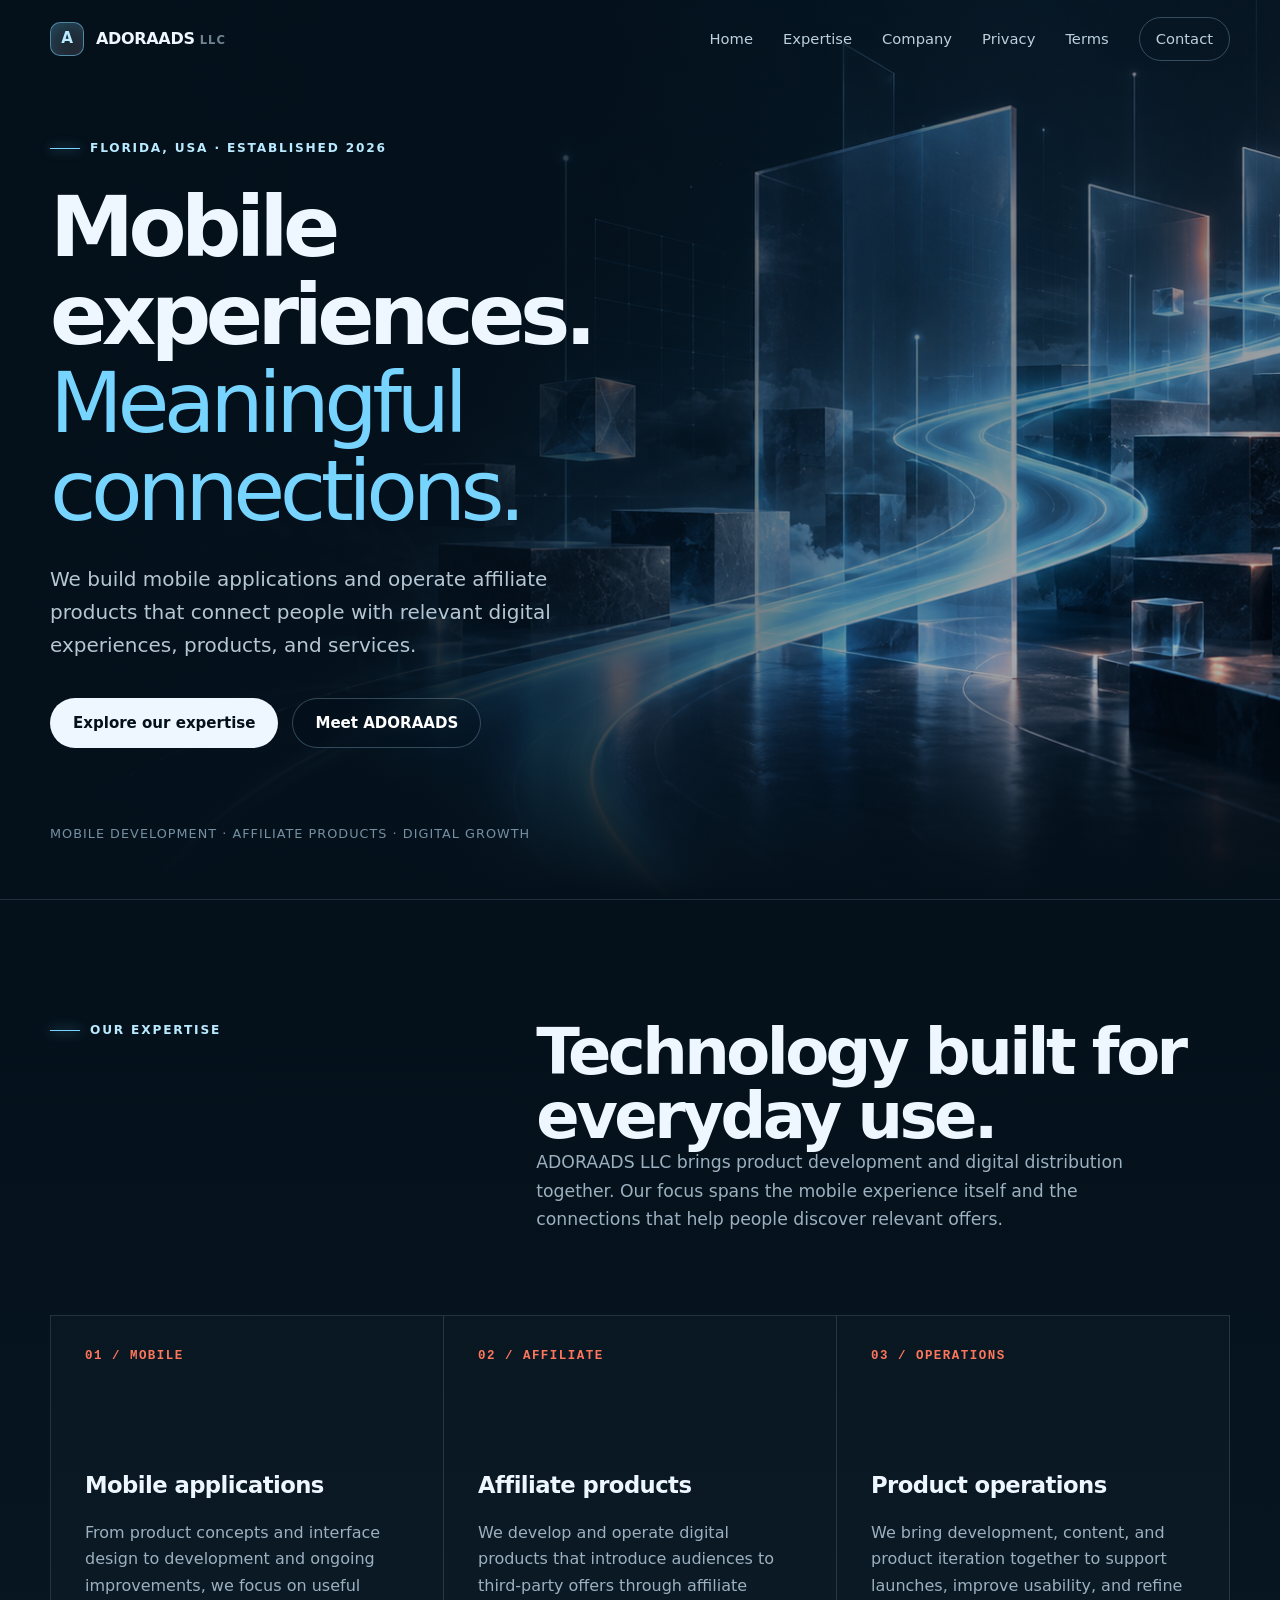
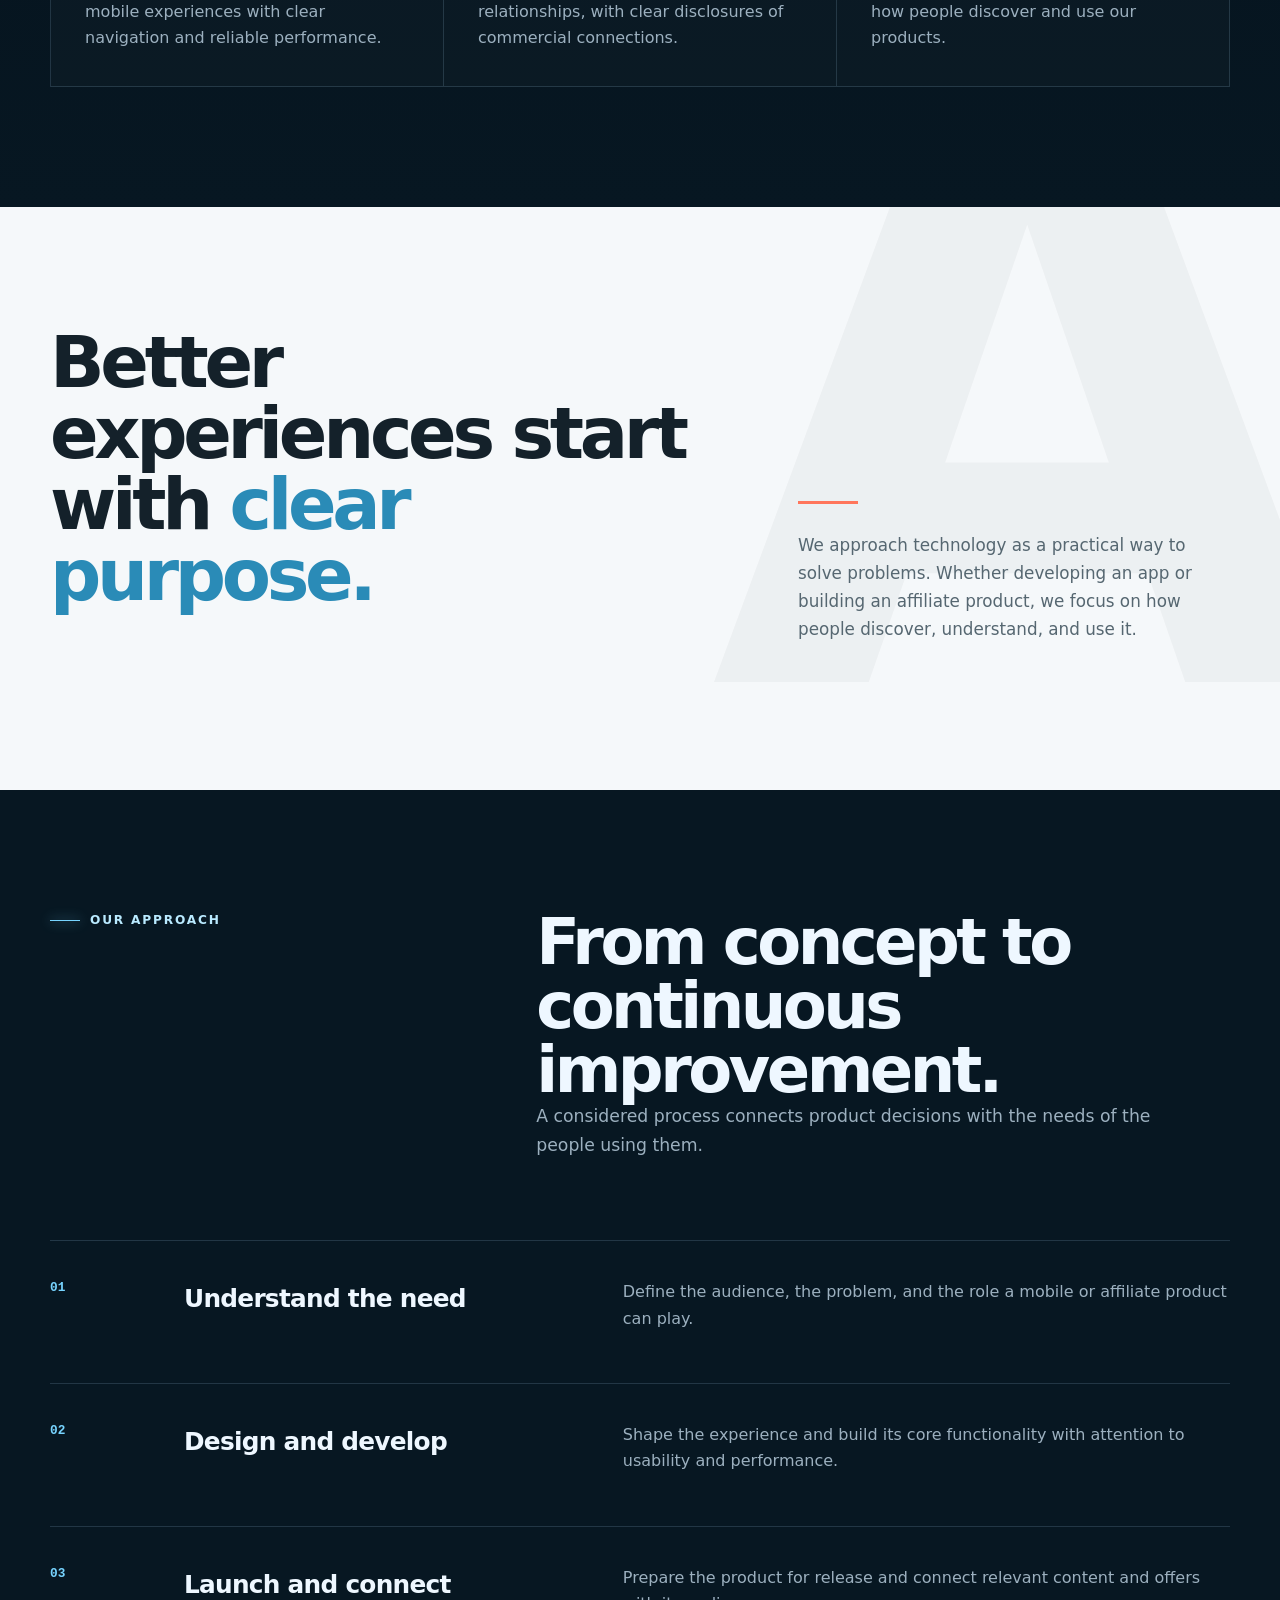
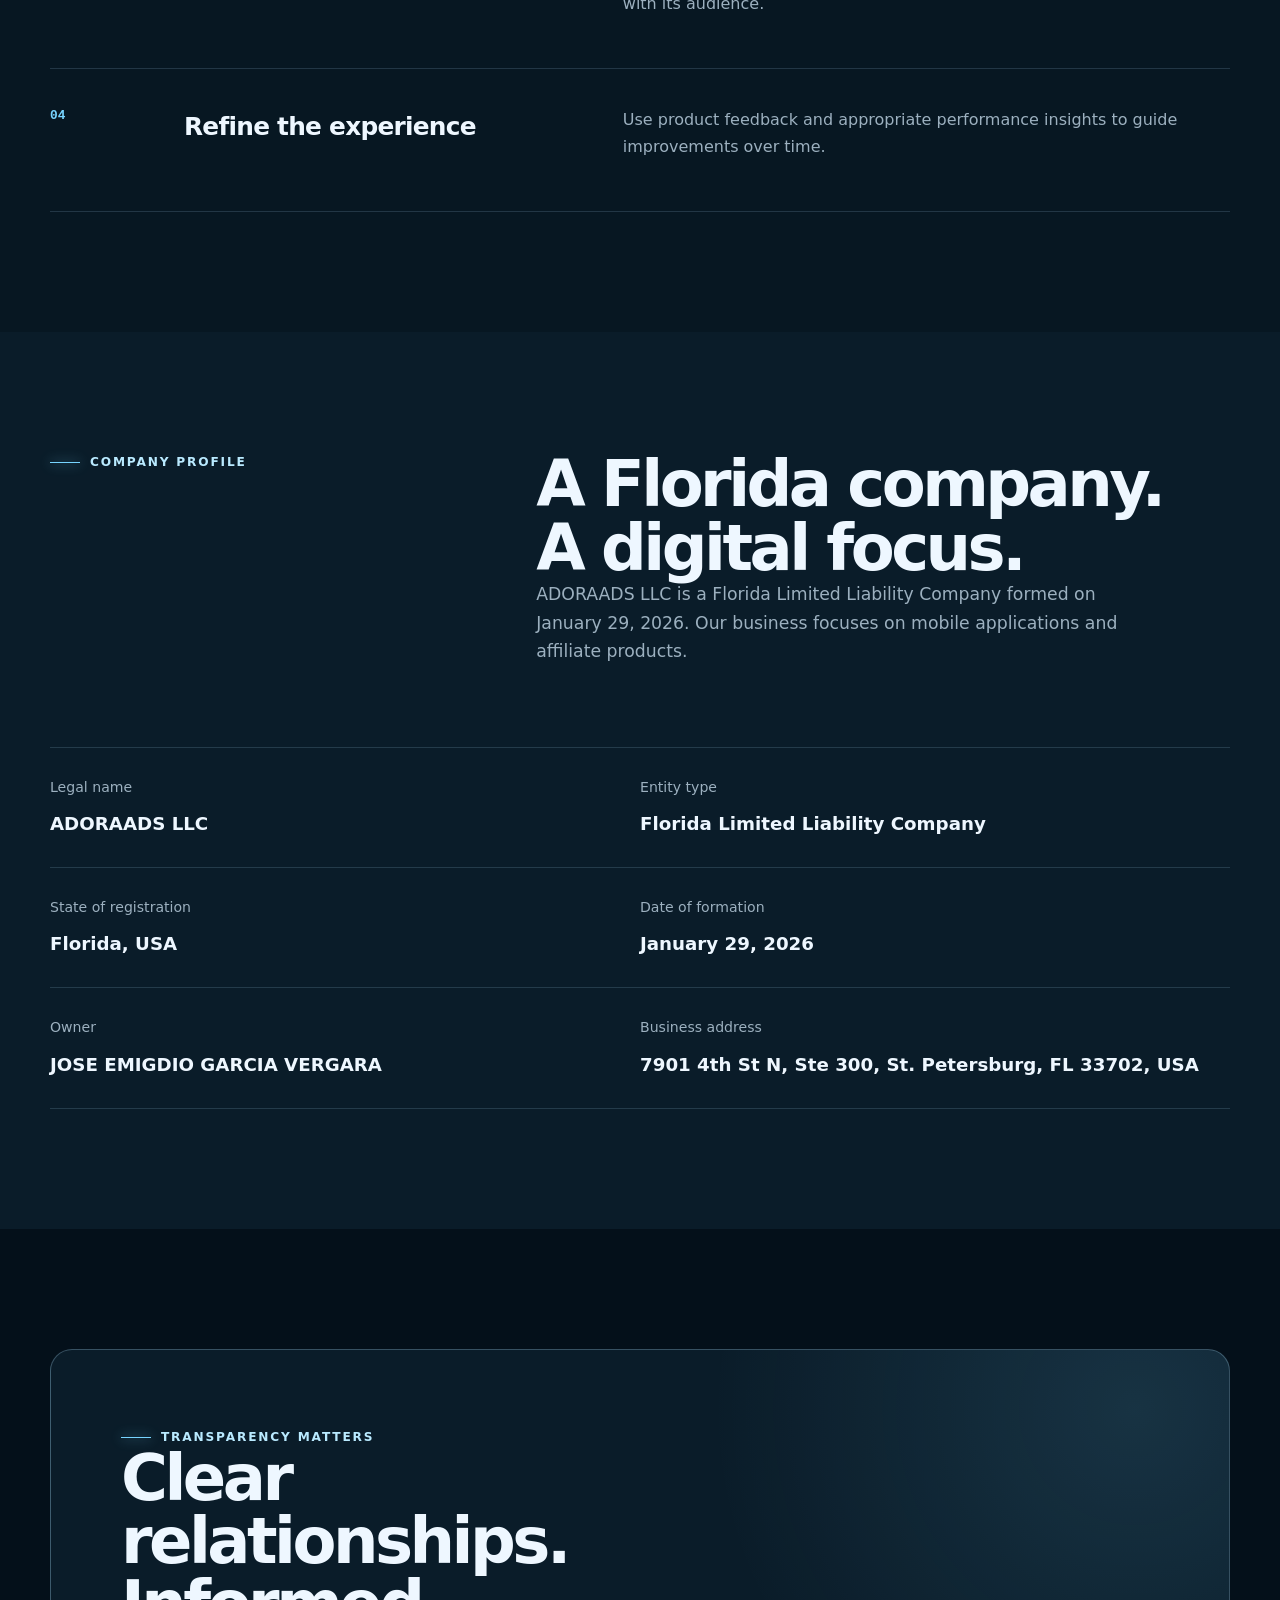
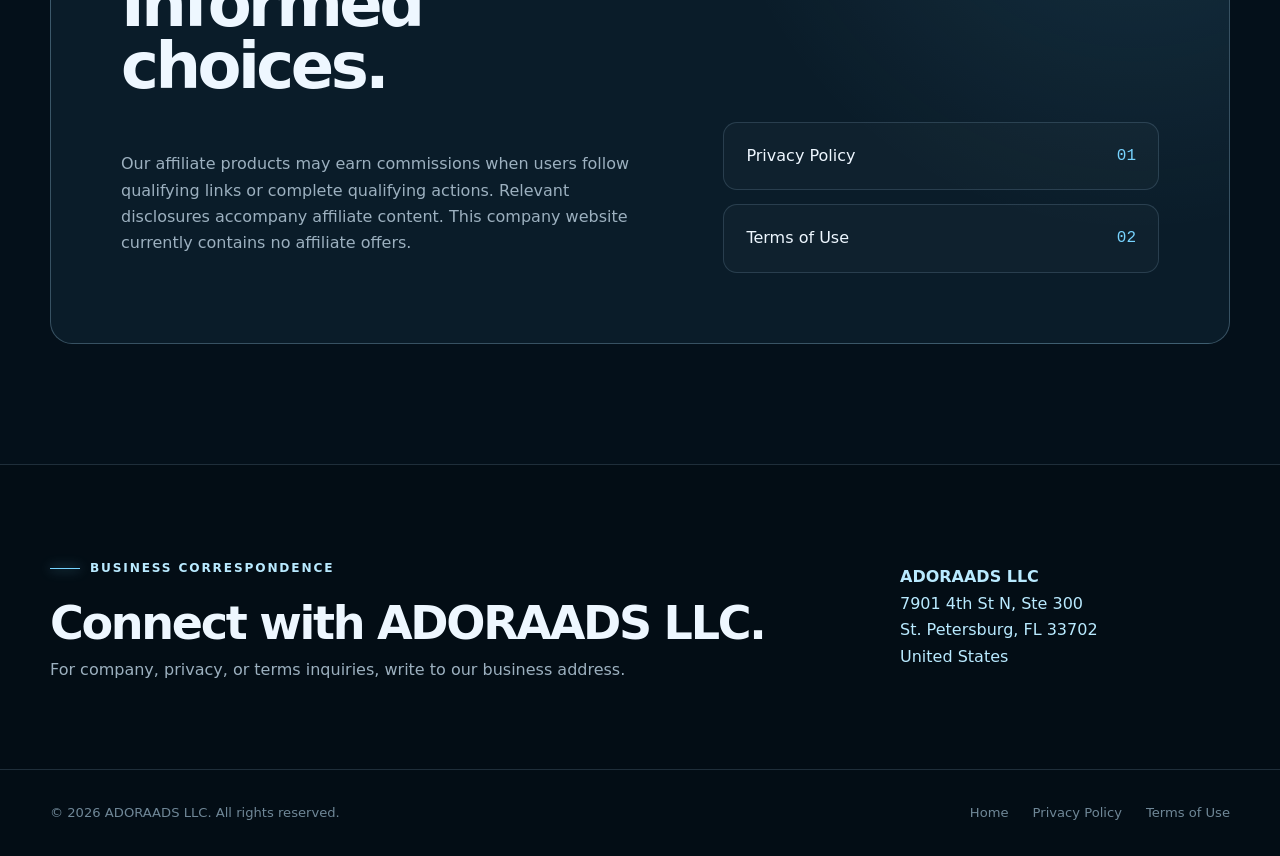
==== index.html @ 0d92c3f1 "csdc" ====
<!doctype html><html lang="en"><head><meta charset="utf-8"><meta name="viewport" content="width=device-width, initial-scale=1"><title>Mobile Apps & Affiliate Products — ADORAADS LLC</title><meta name="description" content="ADORAADS LLC: mobile applications and affiliate products. A Florida Limited Liability Company. Mobile Apps & Affiliate Products."><meta name="theme-color" content="#04101a"><link rel="icon" href="data:image/svg+xml,%3Csvg xmlns='http://www.w3.org/2000/svg' viewBox='0 0 64 64'%3E%3Crect width='64' height='64' rx='16' fill='%23071722'/%3E%3Cpath d='M12 49L27 15h10l15 34H41l-3-8H26l-3 8zm17-17h6l-3-9z' fill='%2377d4ff'/%3E%3C/svg%3E"><link rel="stylesheet" href="styles.css"><link rel="stylesheet" href="company.css"></head><body><header class="site-header"><div class="nav-wrap"><a class="brand" href="index.html" aria-label="ADORAADS LLC home"><span class="brand-mark" aria-hidden="true"></span><span>ADORAADS <small>LLC</small></span></a><button class="menu-toggle" aria-label="Open menu" aria-controls="navigation" aria-expanded="false"><span></span></button><nav class="nav-links" id="navigation" aria-label="Primary navigation"><a href="index.html">Home</a><a href="index.html#expertise">Expertise</a><a href="index.html#company">Company</a><a href="privacy.html">Privacy</a><a href="terms.html">Terms</a><a class="nav-contact" href="index.html#contact">Contact</a></nav></div></header><main>
<section class="hero"><img class="hero-image" src="assets/studio-path.png" alt="A luminous blue pathway through a digital landscape" width="1774" height="887"><div class="hero-content"><span class="eyebrow">Florida, USA · Established 2026</span><h1>Mobile experiences.<br><em>Meaningful connections.</em></h1><p class="hero-copy">We build mobile applications and operate affiliate products that connect people with relevant digital experiences, products, and services.</p><div class="hero-actions"><a class="button button-primary" href="#expertise">Explore our expertise</a><a class="button button-ghost" href="#company">Meet ADORAADS</a></div></div><p class="hero-note">Mobile development · Affiliate products · Digital growth</p></section>
<section class="section capabilities" id="expertise"><div class="container"><div class="section-heading" data-reveal><span class="eyebrow">Our expertise</span><div><h2>Technology built for everyday use.</h2><p>ADORAADS LLC brings product development and digital distribution together. Our focus spans the mobile experience itself and the connections that help people discover relevant offers.</p></div></div><div class="capability-grid">
<article class="capability" data-reveal><span class="capability-number">01 / MOBILE</span><h3>Mobile applications</h3><p>From product concepts and interface design to development and ongoing improvements, we focus on useful mobile experiences with clear navigation and reliable performance.</p></article><article class="capability" data-reveal><span class="capability-number">02 / AFFILIATE</span><h3>Affiliate products</h3><p>We develop and operate digital products that introduce audiences to third-party offers through affiliate relationships, with clear disclosures of commercial connections.</p></article><article class="capability" data-reveal><span class="capability-number">03 / OPERATIONS</span><h3>Product operations</h3><p>We bring development, content, and product iteration together to support launches, improve usability, and refine how people discover and use our products.</p></article></div></div></section>
<section class="section manifesto"><div class="container manifesto-grid"><h2 class="manifesto-quote" data-reveal>Better experiences start with <span>clear purpose.</span></h2><div class="manifesto-side" data-reveal><div class="manifesto-rule"></div><p>We approach technology as a practical way to solve problems. Whether developing an app or building an affiliate product, we focus on how people discover, understand, and use it.</p></div></div></section>
<section class="section process"><div class="container"><div class="section-heading" data-reveal><span class="eyebrow">Our approach</span><div><h2>From concept to continuous improvement.</h2><p>A considered process connects product decisions with the needs of the people using them.</p></div></div><div class="process-list"><article class="process-step" data-reveal><strong>01</strong><h3>Understand the need</h3><p>Define the audience, the problem, and the role a mobile or affiliate product can play.</p></article><article class="process-step" data-reveal><strong>02</strong><h3>Design and develop</h3><p>Shape the experience and build its core functionality with attention to usability and performance.</p></article><article class="process-step" data-reveal><strong>03</strong><h3>Launch and connect</h3><p>Prepare the product for release and connect relevant content and offers with its audience.</p></article><article class="process-step" data-reveal><strong>04</strong><h3>Refine the experience</h3><p>Use product feedback and appropriate performance insights to guide improvements over time.</p></article></div></div></section>
<section class="section company-section" id="company"><div class="container"><div class="section-heading" data-reveal><span class="eyebrow">Company profile</span><div><h2>A Florida company.<br>A digital focus.</h2><p>ADORAADS LLC is a Florida Limited Liability Company formed on January 29, 2026. Our business focuses on mobile applications and affiliate products.</p></div></div><dl class="company-grid"><div><dt>Legal name</dt><dd>ADORAADS LLC</dd></div><div><dt>Entity type</dt><dd>Florida Limited Liability Company</dd></div><div><dt>State of registration</dt><dd>Florida, USA</dd></div><div><dt>Date of formation</dt><dd>January 29, 2026</dd></div><div><dt>Owner</dt><dd>JOSE EMIGDIO GARCIA VERGARA</dd></div><div><dt>Business address</dt><dd>7901 4th St N, Ste 300, St. Petersburg, FL 33702, USA</dd></div></dl></div></section>
<section class="section"><div class="container"><div class="trust-panel" data-reveal><div><span class="eyebrow">Transparency matters</span><h2>Clear relationships. Informed choices.</h2><p>Our affiliate products may earn commissions when users follow qualifying links or complete qualifying actions. Relevant disclosures accompany affiliate content. This company website currently contains no affiliate offers.</p></div><div class="trust-links"><a class="trust-link" href="privacy.html"><span>Privacy Policy</span><span>01</span></a><a class="trust-link" href="terms.html"><span>Terms of Use</span><span>02</span></a></div></div></div></section>
<section class="contact-strip" id="contact"><div class="container contact-inner"><div><span class="eyebrow">Business correspondence</span><h2>Connect with ADORAADS LLC.</h2><p>For company, privacy, or terms inquiries, write to our business address.</p></div><address><strong>ADORAADS LLC</strong><br>7901 4th St N, Ste 300<br>St. Petersburg, FL 33702<br>United States</address></div></section></main><footer class="site-footer"><div class="container footer-inner"><span>© <span data-year>2026</span> ADORAADS LLC. All rights reserved.</span><div class="footer-links"><a href="index.html">Home</a><a href="privacy.html">Privacy Policy</a><a href="terms.html">Terms of Use</a></div></div></footer><script src="script.js"></script></body></html>
---- styles.css ----
:root {
  --ink: #eef7ff;
  --muted: #9cb0bf;
  --faint: #6f8391;
  --navy-950: #04101a;
  --navy-900: #071722;
  --navy-850: #0a1c29;
  --navy-800: #102534;
  --line: rgba(174, 218, 244, 0.16);
  --line-strong: rgba(174, 218, 244, 0.28);
  --blue: #77d4ff;
  --blue-bright: #b9eaff;
  --coral: #ff765c;
  --paper: #f5f8fa;
  --paper-ink: #14212a;
  --paper-muted: #566771;
  --radius: 22px;
  --max: 1180px;
  color-scheme: dark;
  font-family: Inter, ui-sans-serif, system-ui, -apple-system, BlinkMacSystemFont, "Segoe UI", sans-serif;
  font-synthesis: none;
  text-rendering: optimizeLegibility;
}

* { box-sizing: border-box; }
html { scroll-behavior: smooth; }
body {
  margin: 0;
  min-width: 320px;
  background: var(--navy-950);
  color: var(--ink);
  font-size: 16px;
  line-height: 1.65;
}
a { color: inherit; text-decoration: none; }
img { display: block; max-width: 100%; }
button { font: inherit; }
::selection { background: var(--blue); color: #04101a; }

.site-header {
  position: fixed;
  z-index: 20;
  inset: 0 0 auto;
  border-bottom: 1px solid transparent;
  transition: background .25s ease, border-color .25s ease;
}
.site-header.scrolled {
  background: rgba(4, 16, 26, .88);
  border-color: var(--line);
  backdrop-filter: blur(18px);
}
.nav-wrap {
  width: min(var(--max), calc(100% - 40px));
  min-height: 78px;
  margin: 0 auto;
  display: flex;
  align-items: center;
  justify-content: space-between;
  gap: 24px;
}
.brand { display: inline-flex; align-items: center; gap: 12px; font-weight: 750; letter-spacing: -.02em; }
.brand-mark {
  width: 34px;
  height: 34px;
  display: grid;
  place-items: center;
  border: 1px solid rgba(119, 212, 255, .55);
  border-radius: 10px;
  background: linear-gradient(145deg, rgba(119, 212, 255, .22), rgba(255, 118, 92, .10));
  box-shadow: inset 0 0 18px rgba(119, 212, 255, .12);
}
.brand-mark::before {
  content: "V";
  color: var(--blue-bright);
  font-weight: 900;
  font-size: .95rem;
}
.brand small { color: var(--faint); font-weight: 550; font-size: .72rem; letter-spacing: .08em; text-transform: uppercase; }
.nav-links { display: flex; align-items: center; gap: 30px; }
.nav-links a { color: #bdd0dc; font-size: .92rem; transition: color .2s ease; }
.nav-links a:hover, .nav-links a[aria-current="page"] { color: white; }
.nav-contact {
  border: 1px solid var(--line-strong);
  border-radius: 999px;
  padding: 9px 16px;
}
.menu-toggle {
  display: none;
  width: 42px;
  height: 42px;
  border: 1px solid var(--line);
  border-radius: 12px;
  background: rgba(255,255,255,.04);
  color: white;
  cursor: pointer;
}
.menu-toggle span, .menu-toggle::before, .menu-toggle::after {
  content: "";
  display: block;
  width: 17px;
  height: 1.5px;
  margin: 4px auto;
  background: currentColor;
  transition: transform .2s ease, opacity .2s ease;
}
.menu-toggle.active span { opacity: 0; }
.menu-toggle.active::before { transform: translateY(5.5px) rotate(45deg); }
.menu-toggle.active::after { transform: translateY(-5.5px) rotate(-45deg); }

.hero {
  position: relative;
  min-height: 900px;
  display: grid;
  align-items: center;
  overflow: hidden;
  border-bottom: 1px solid var(--line);
  background: #04101a;
}
.hero-image { position: absolute; inset: 0; width: 100%; height: 100%; object-fit: cover; object-position: 58% 50%; opacity: .85; }
.hero::after {
  content: "";
  position: absolute;
  inset: 0;
  background:
    linear-gradient(90deg, rgba(4,16,26,.98) 0%, rgba(4,16,26,.92) 31%, rgba(4,16,26,.30) 66%, rgba(4,16,26,.15) 100%),
    linear-gradient(0deg, #04101a 0%, transparent 26%, rgba(4,16,26,.35) 100%);
}
.hero-content { position: relative; z-index: 2; width: min(var(--max), calc(100% - 40px)); margin: 0 auto; padding-top: 84px; }
.eyebrow {
  display: inline-flex;
  align-items: center;
  gap: 10px;
  color: var(--blue-bright);
  text-transform: uppercase;
  letter-spacing: .15em;
  font-size: .76rem;
  font-weight: 720;
}
.eyebrow::before { content: ""; width: 30px; height: 1px; background: var(--blue); box-shadow: 0 0 12px var(--blue); }
h1, h2, h3, p { margin-top: 0; }
.hero h1 {
  max-width: 740px;
  margin: 26px 0 28px;
  font-size: clamp(3.6rem, 7.4vw, 7.15rem);
  line-height: .95;
  letter-spacing: -.065em;
  font-weight: 720;
}
.hero h1 em { color: var(--blue); font-style: normal; font-weight: 500; }
.hero-copy { max-width: 590px; margin-bottom: 36px; color: #b5c7d3; font-size: clamp(1.05rem, 1.8vw, 1.25rem); }
.hero-actions { display: flex; flex-wrap: wrap; align-items: center; gap: 14px; }
.button {
  display: inline-flex;
  align-items: center;
  justify-content: center;
  min-height: 50px;
  padding: 0 22px;
  border-radius: 999px;
  border: 1px solid transparent;
  font-size: .94rem;
  font-weight: 720;
  transition: transform .2s ease, background .2s ease, border-color .2s ease;
}
.button:hover { transform: translateY(-2px); }
.button-primary { background: var(--ink); color: var(--navy-950); }
.button-primary:hover { background: var(--blue-bright); }
.button-ghost { border-color: var(--line-strong); color: white; background: rgba(4,16,26,.24); backdrop-filter: blur(8px); }
.button-ghost:hover { border-color: rgba(185,234,255,.65); }
.hero-note { position: absolute; z-index: 2; left: max(20px, calc((100% - var(--max)) / 2)); bottom: 42px; color: #7590a2; font-size: .8rem; letter-spacing: .08em; text-transform: uppercase; }

.section { padding: 120px 0; }
.container { width: min(var(--max), calc(100% - 40px)); margin: 0 auto; }
.section-heading { display: grid; grid-template-columns: .75fr 1.25fr; gap: 70px; align-items: start; margin-bottom: 64px; }
.section-heading h2 { margin-bottom: 0; font-size: clamp(2.4rem, 5vw, 4.7rem); line-height: 1; letter-spacing: -.055em; font-weight: 650; }
.section-heading p { max-width: 620px; color: var(--muted); font-size: 1.08rem; }

.capabilities { background: linear-gradient(180deg, #04101a 0%, #071722 100%); }
.capability-grid { display: grid; grid-template-columns: repeat(3, 1fr); border-top: 1px solid var(--line); border-left: 1px solid var(--line); }
.capability {
  min-height: 340px;
  padding: 34px;
  border-right: 1px solid var(--line);
  border-bottom: 1px solid var(--line);
  background: rgba(255,255,255,.014);
  transition: background .25s ease, transform .25s ease;
}
.capability:hover { background: rgba(119,212,255,.055); transform: translateY(-4px); }
.capability-number { display: block; color: var(--coral); font: 700 .78rem/1 ui-monospace, monospace; letter-spacing: .12em; }
.capability h3 { margin: 105px 0 15px; font-size: 1.42rem; letter-spacing: -.025em; }
.capability p { color: var(--muted); margin-bottom: 0; }

.manifesto { position: relative; overflow: hidden; background: var(--paper); color: var(--paper-ink); }
.manifesto::before { content: "V"; position: absolute; right: -5vw; top: -17vw; color: rgba(20,33,42,.035); font-size: 64vw; font-weight: 900; line-height: 1; pointer-events: none; }
.manifesto-grid { position: relative; display: grid; grid-template-columns: 1.2fr .8fr; gap: 100px; align-items: end; }
.manifesto-quote { max-width: 780px; font-size: clamp(2.7rem, 5.6vw, 6rem); line-height: .99; letter-spacing: -.06em; font-weight: 620; }
.manifesto-quote span { color: #2a8bb7; }
.manifesto-side { padding-bottom: 10px; }
.manifesto-side p { color: var(--paper-muted); font-size: 1.05rem; }
.manifesto-rule { width: 60px; height: 3px; margin-bottom: 28px; background: var(--coral); }

.process { background: #071722; }
.process-list { border-top: 1px solid var(--line); }
.process-step { display: grid; grid-template-columns: 100px .8fr 1.2fr; gap: 34px; padding: 38px 0; border-bottom: 1px solid var(--line); align-items: start; }
.process-step strong { color: var(--blue); font: 700 .8rem/1.4 ui-monospace, monospace; }
.process-step h3 { font-size: 1.55rem; letter-spacing: -.03em; }
.process-step p { margin: 0; color: var(--muted); max-width: 680px; }

.trust-panel {
  display: grid;
  grid-template-columns: 1fr .85fr;
  gap: 90px;
  padding: 70px;
  border: 1px solid var(--line-strong);
  border-radius: var(--radius);
  background: radial-gradient(circle at 92% 10%, rgba(119,212,255,.12), transparent 35%), #0a1c29;
}
.trust-panel h2 { font-size: clamp(2.5rem, 5vw, 5rem); line-height: .98; letter-spacing: -.055em; }
.trust-panel p { color: var(--muted); }
.trust-links { display: grid; gap: 14px; align-content: end; }
.trust-link { display: flex; align-items: center; justify-content: space-between; padding: 20px 22px; border: 1px solid var(--line); border-radius: 14px; background: rgba(255,255,255,.025); transition: border-color .2s ease, background .2s ease; }
.trust-link:hover { border-color: rgba(119,212,255,.55); background: rgba(119,212,255,.07); }
.trust-link span:last-child { color: var(--blue); font-family: ui-monospace, monospace; }

.contact-strip { padding: 86px 0; border-top: 1px solid var(--line); background: #030d15; }
.contact-inner { display: flex; align-items: center; justify-content: space-between; gap: 40px; }
.contact-inner h2 { margin-bottom: 8px; font-size: clamp(2.2rem, 4vw, 4rem); letter-spacing: -.05em; line-height: 1; }
.contact-inner p { color: var(--muted); margin-bottom: 0; }
.email-link { color: var(--blue-bright); font-weight: 680; border-bottom: 1px solid rgba(185,234,255,.4); }

.site-footer { padding: 32px 0; border-top: 1px solid var(--line); color: #6f8797; background: #030d15; }
.footer-inner { display: flex; justify-content: space-between; gap: 30px; font-size: .82rem; }
.footer-links { display: flex; gap: 24px; }
.footer-links a:hover { color: white; }

.legal-shell { min-height: 100vh; padding-top: 78px; background: var(--paper); color: var(--paper-ink); }
.legal-hero { padding: 92px 0 72px; border-bottom: 1px solid #dbe3e8; background: #ecf2f5; }
.legal-hero .eyebrow { color: #176a91; }
.legal-hero .eyebrow::before { background: #176a91; box-shadow: none; }
.legal-hero h1 { max-width: 820px; margin: 26px 0 20px; font-size: clamp(3.1rem, 6vw, 6.4rem); line-height: .95; letter-spacing: -.06em; }
.legal-meta { color: var(--paper-muted); }
.legal-layout { display: grid; grid-template-columns: 250px minmax(0, 760px); gap: 90px; padding: 76px 0 110px; align-items: start; }
.legal-toc { position: sticky; top: 110px; }
.legal-toc strong { display: block; margin-bottom: 14px; color: #82919a; font-size: .73rem; text-transform: uppercase; letter-spacing: .12em; }
.legal-toc a { display: block; padding: 7px 0; color: #5d6e78; font-size: .9rem; }
.legal-toc a:hover { color: #176a91; }
.legal-content { font-size: 1.02rem; }
.legal-content .lead { color: #3b4c56; font-size: 1.18rem; }
.legal-content h2 { margin: 64px 0 18px; padding-top: 12px; font-size: 1.85rem; line-height: 1.15; letter-spacing: -.035em; }
.legal-content h2:first-of-type { margin-top: 42px; }
.legal-content h3 { margin: 32px 0 10px; font-size: 1.15rem; }
.legal-content p, .legal-content li { color: #4c5d67; }
.legal-content ul { padding-left: 24px; }
.legal-content li { margin-bottom: 9px; }
.legal-content a { color: #176a91; text-decoration: underline; text-underline-offset: 3px; }
.legal-callout { margin: 36px 0; padding: 24px 26px; border-left: 3px solid #2a8bb7; background: #eaf3f7; color: #2d4654; }
.legal-shell .site-header { background: rgba(4,16,26,.97); }

[data-reveal] { opacity: 0; transform: translateY(22px); transition: opacity .65s ease, transform .65s ease; }
[data-reveal].visible { opacity: 1; transform: none; }

@media (max-width: 900px) {
  .menu-toggle { display: block; }
  .nav-links {
    position: absolute;
    top: 68px;
    left: 20px;
    right: 20px;
    display: none;
    flex-direction: column;
    align-items: stretch;
    gap: 0;
    padding: 12px;
    border: 1px solid var(--line);
    border-radius: 16px;
    background: rgba(4,16,26,.98);
    box-shadow: 0 24px 50px rgba(0,0,0,.35);
  }
  .nav-links.open { display: flex; }
  .nav-links a { padding: 12px; }
  .nav-contact { border: 0; border-radius: 0; }
  .hero { min-height: 820px; }
  .hero-image { object-position: 67% center; opacity: .65; }
  .hero::after { background: linear-gradient(90deg, rgba(4,16,26,.97), rgba(4,16,26,.78) 60%, rgba(4,16,26,.35)), linear-gradient(0deg, #04101a, transparent 40%); }
  .section-heading, .manifesto-grid, .trust-panel { grid-template-columns: 1fr; gap: 38px; }
  .capability-grid { grid-template-columns: 1fr; }
  .capability { min-height: 250px; }
  .capability h3 { margin-top: 65px; }
  .process-step { grid-template-columns: 64px 1fr; }
  .process-step p { grid-column: 2; }
  .trust-panel { padding: 42px 30px; }
  .legal-layout { grid-template-columns: 1fr; gap: 32px; }
  .legal-toc { position: static; display: flex; flex-wrap: wrap; gap: 6px 18px; padding-bottom: 24px; border-bottom: 1px solid #dbe3e8; }
  .legal-toc strong { width: 100%; }
}

@media (max-width: 620px) {
  .nav-wrap, .container, .hero-content { width: min(100% - 28px, var(--max)); }
  .brand small { display: none; }
  .hero { min-height: 760px; align-items: end; }
  .hero-content { padding: 130px 0 156px; }
  .hero h1 { font-size: clamp(3.25rem, 17vw, 5rem); }
  .hero-copy { font-size: 1rem; }
  .button { width: 100%; }
  .hero-note { left: 14px; bottom: 28px; }
  .section { padding: 84px 0; }
  .section-heading { margin-bottom: 42px; }
  .process-step { grid-template-columns: 48px 1fr; gap: 18px; }
  .contact-inner, .footer-inner { align-items: flex-start; flex-direction: column; }
  .footer-links { flex-wrap: wrap; }
  .legal-hero { padding: 72px 0 52px; }
  .legal-layout { padding: 52px 0 80px; }
}

@media (prefers-reduced-motion: reduce) {
  html { scroll-behavior: auto; }
  *, *::before, *::after { transition-duration: .01ms !important; animation-duration: .01ms !important; }
  [data-reveal] { opacity: 1; transform: none; }
}
---- company.css ----
.brand-mark::before { content: "A"; }
.hero h1 { max-width: 850px; font-size: clamp(3.1rem, 6.6vw, 6rem); line-height: 1.04; }
.hero-content { padding-top: 110px; padding-bottom: 130px; }
.hero-note { max-width: calc(100% - 40px); }
.manifesto::before { content: "A"; }
.company-section { background: #0a1c29; }
.company-grid { display: grid; grid-template-columns: 1fr 1fr; margin: 0; border-top: 1px solid var(--line); }
.company-grid > div { padding: 28px 28px 28px 0; border-bottom: 1px solid var(--line); }
.company-grid dt { color: var(--muted); font-size: .88rem; margin-bottom: 10px; }
.company-grid dd { margin: 0; font-size: 1.14rem; font-weight: 600; overflow-wrap: anywhere; }
address { font-style: normal; }
.contact-inner > div { flex: 1; }
.contact-inner address { color: var(--blue-bright); flex: 0 1 330px; }
.contact-inner h2 { font-size: clamp(2rem, 3.6vw, 3.5rem); line-height: 1.1; margin-top: 20px; }
.legal-toc { max-height: calc(100vh - 135px); overflow-y: auto; }
.legal-content h2, main section[id] { scroll-margin-top: 105px; }
:focus-visible { outline: 3px solid #339ed1; outline-offset: 5px; }
@media (max-width: 900px) { .legal-toc { max-height: none; overflow: visible; } }
@media (max-width: 620px) { .company-grid { grid-template-columns: 1fr; } .contact-inner address { flex-basis: auto; } .hero h1 { font-size: clamp(2.65rem, 12vw, 4rem); } .hero-note { font-size: .75rem; } }
@media print { .site-header, .legal-toc, .site-footer { display: none; } .legal-shell { padding: 0; } .legal-layout { display: block; padding: 20px 0; } .legal-hero { padding: 20px 0; } }
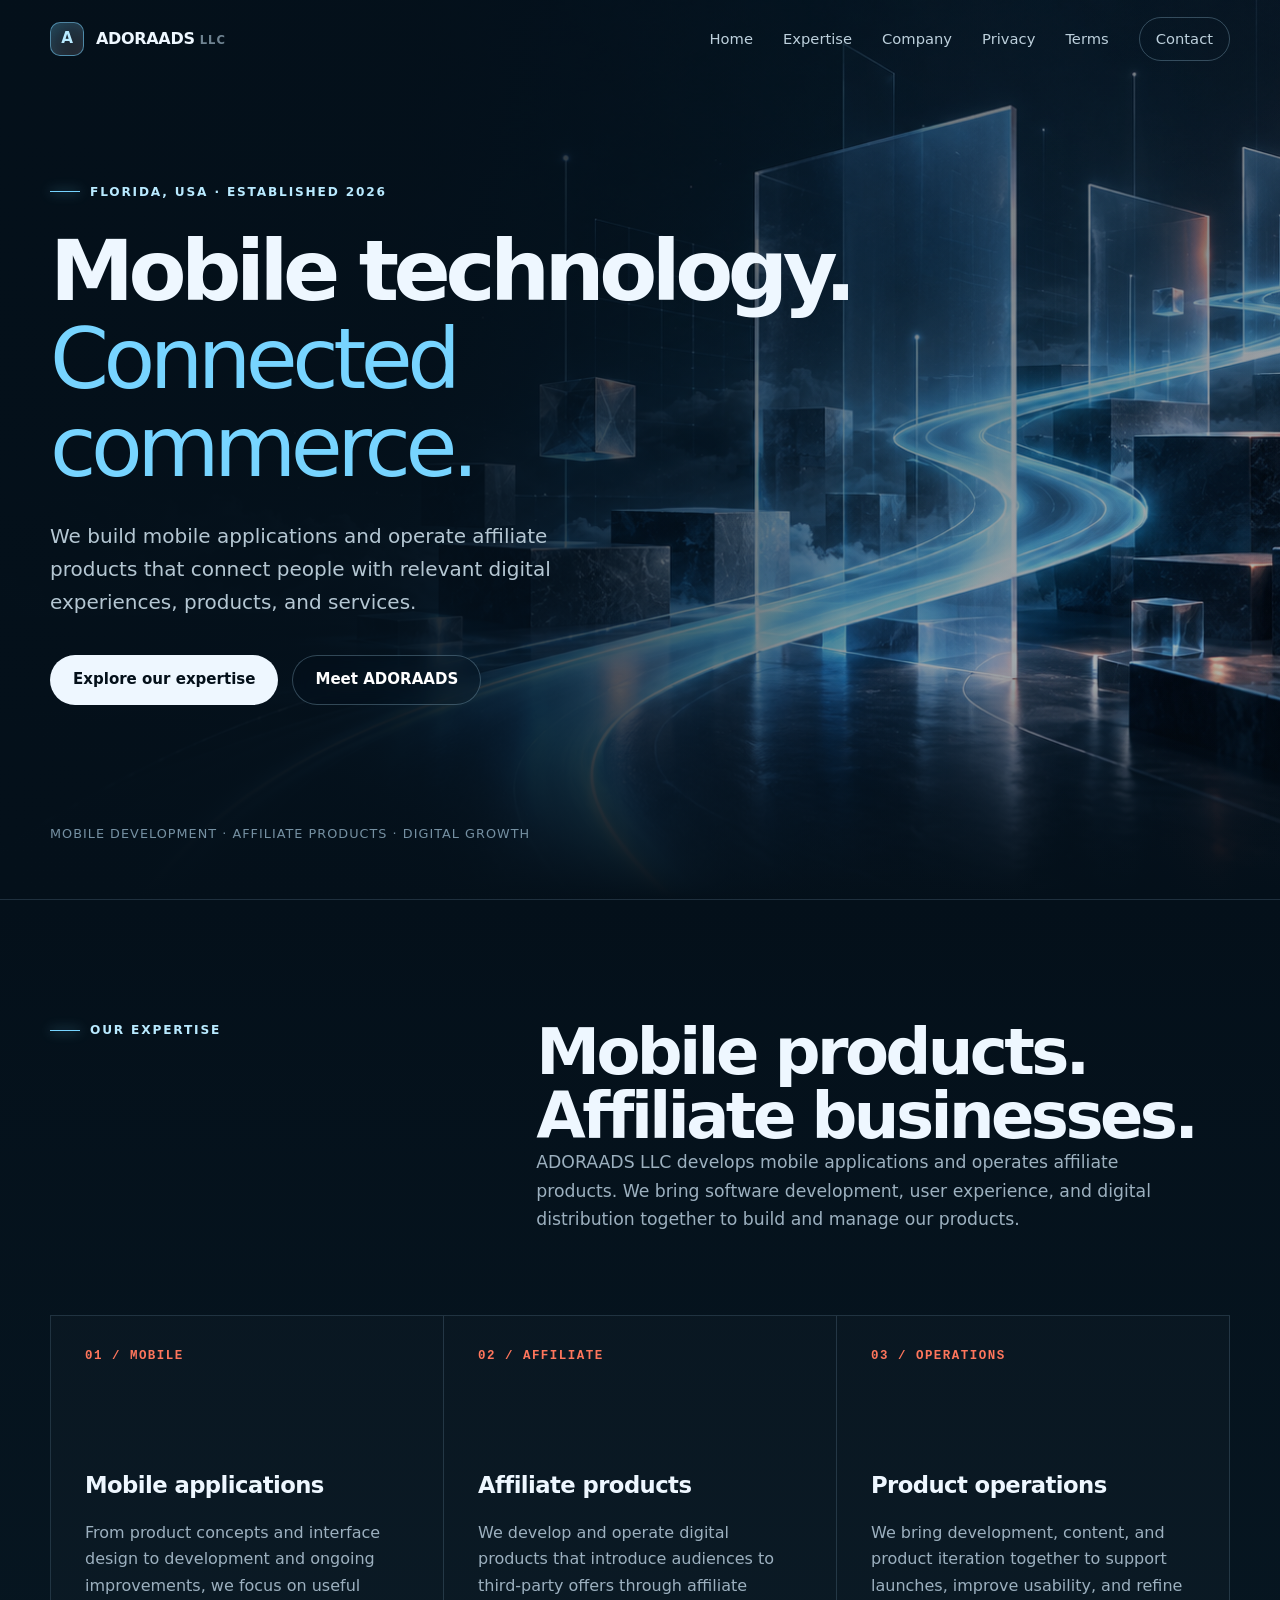
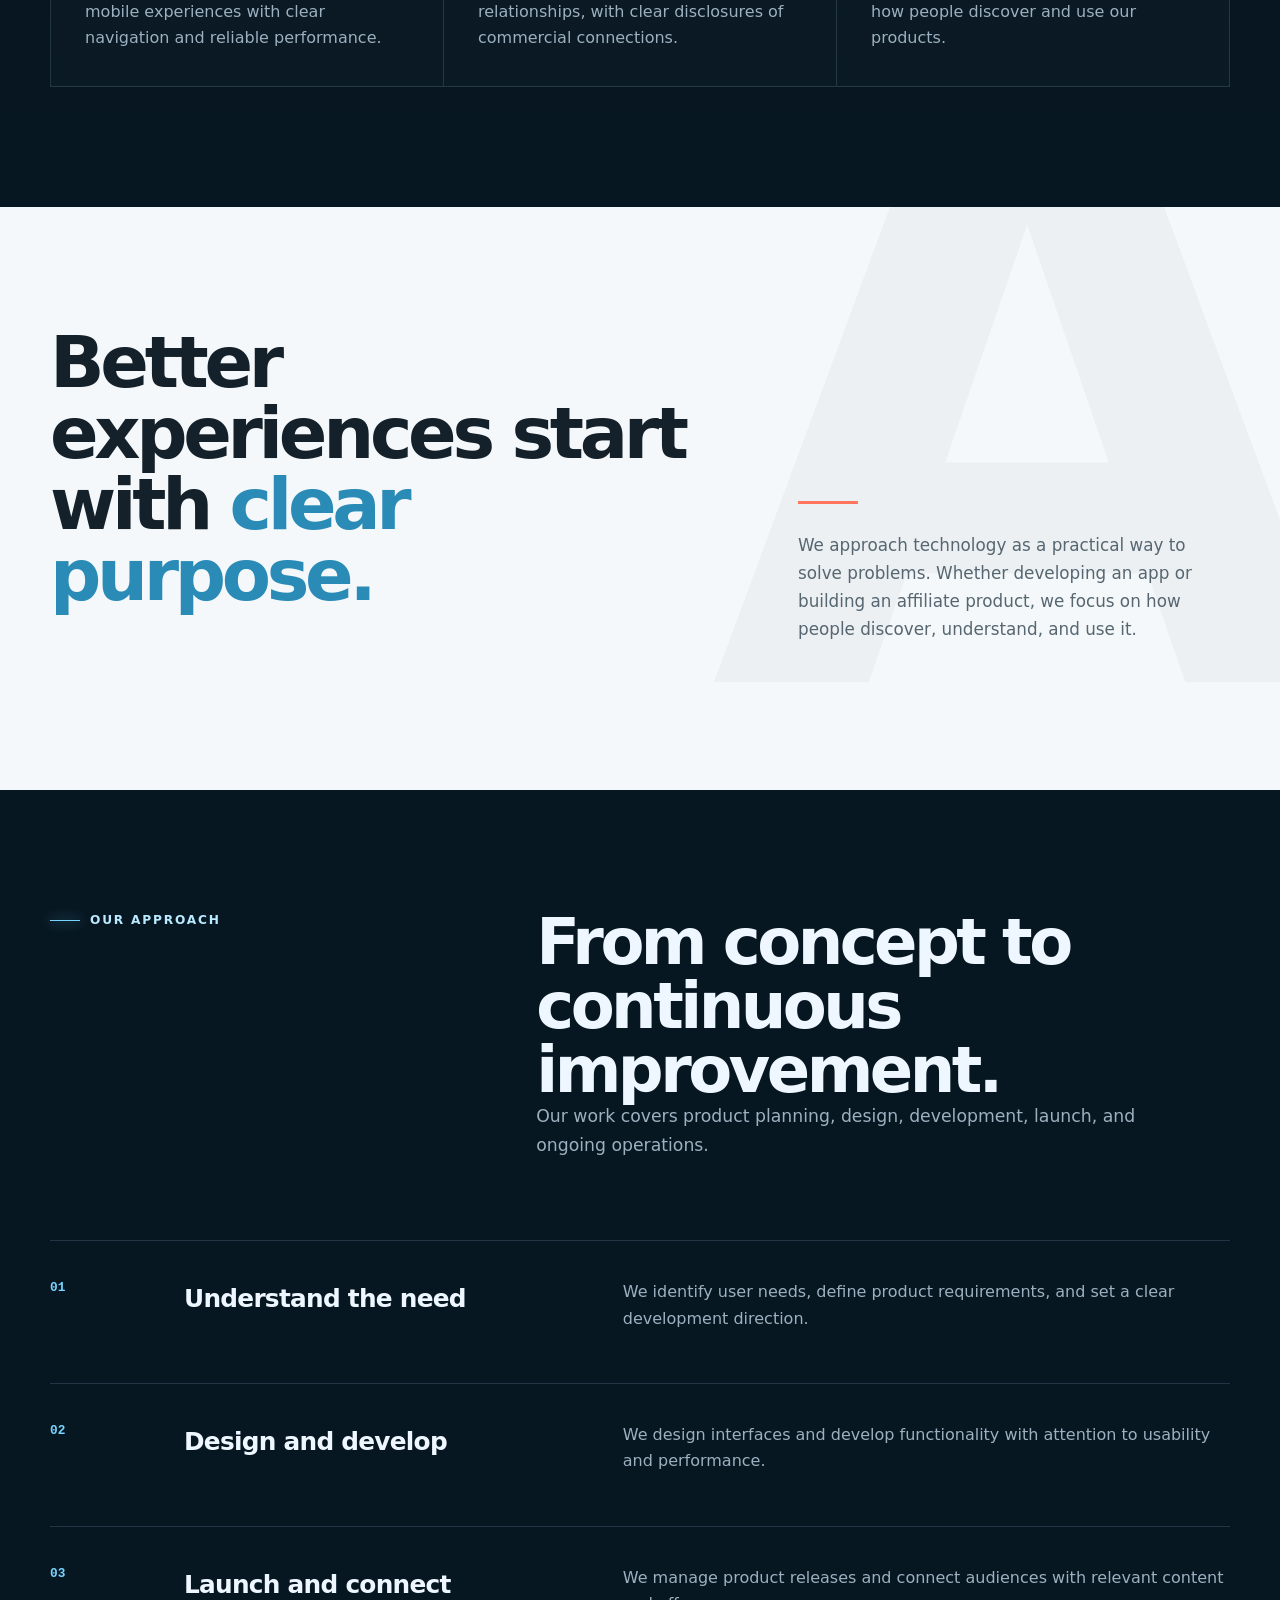
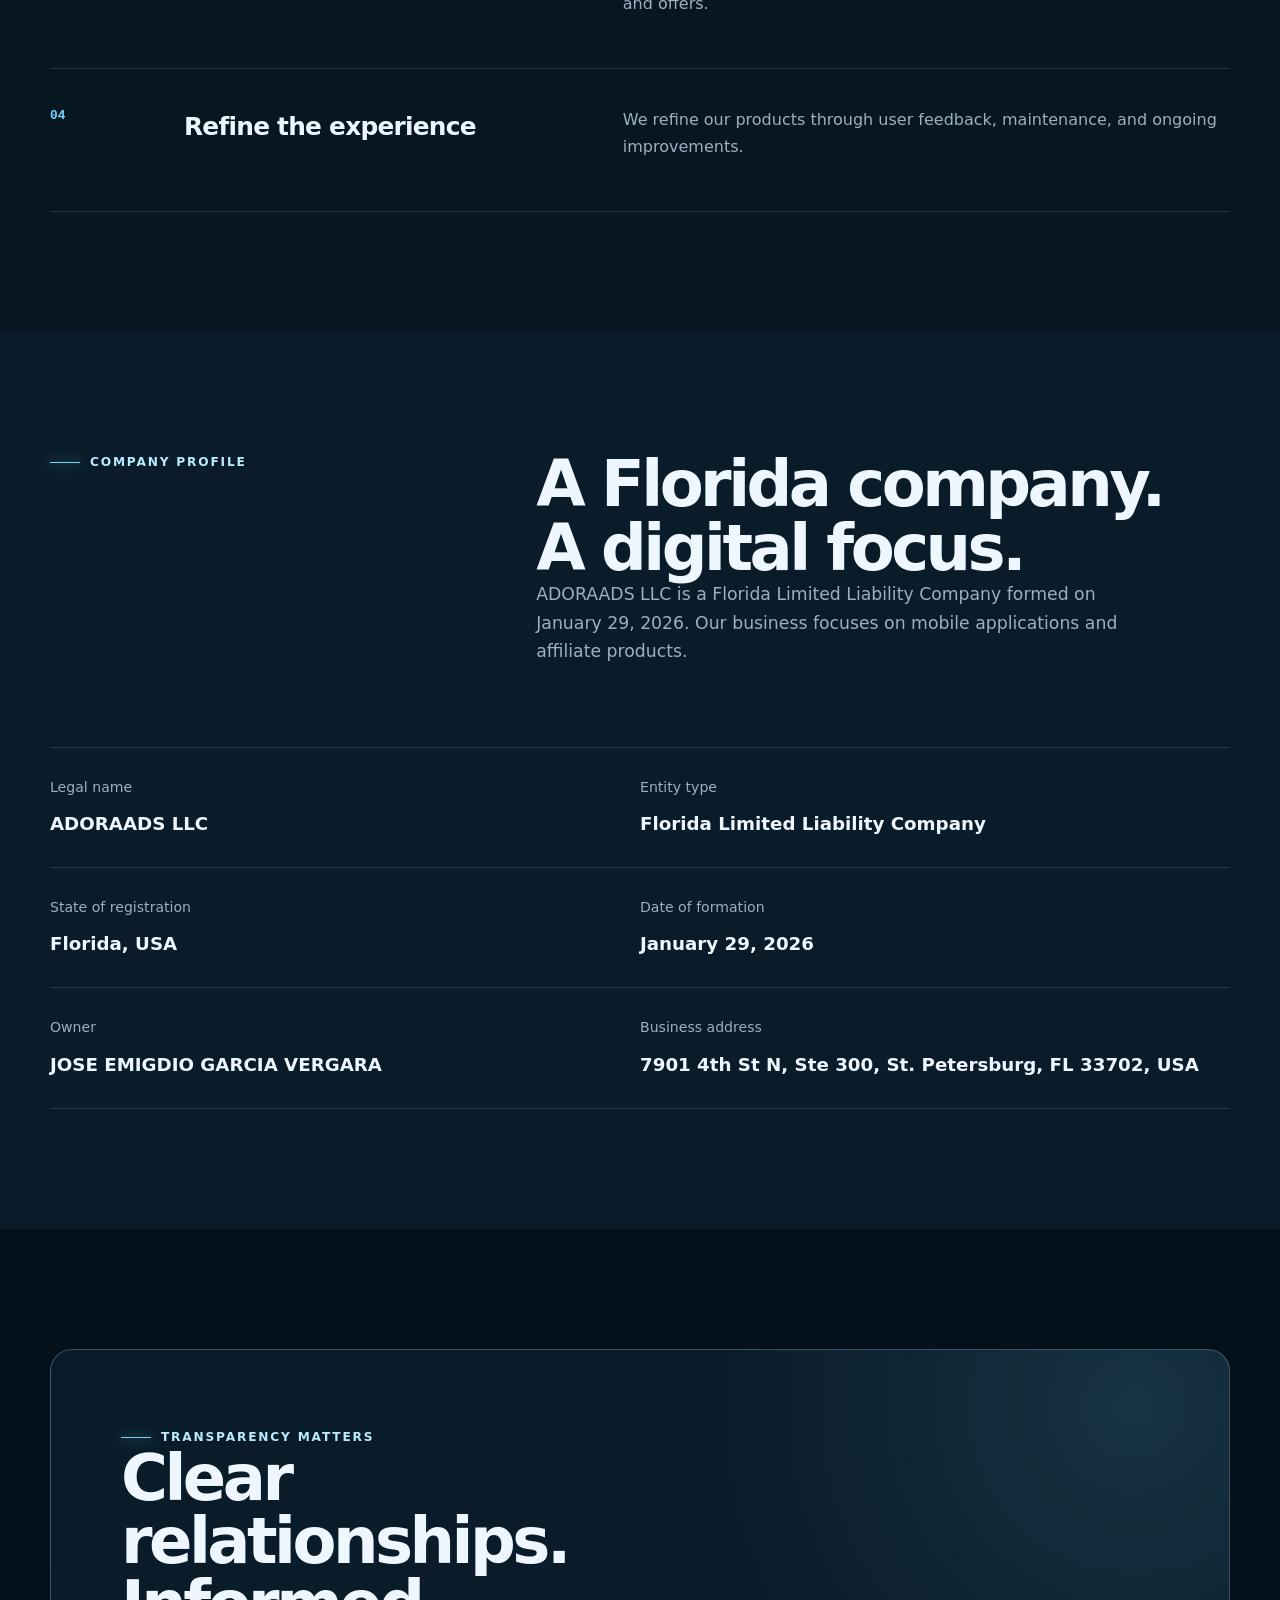
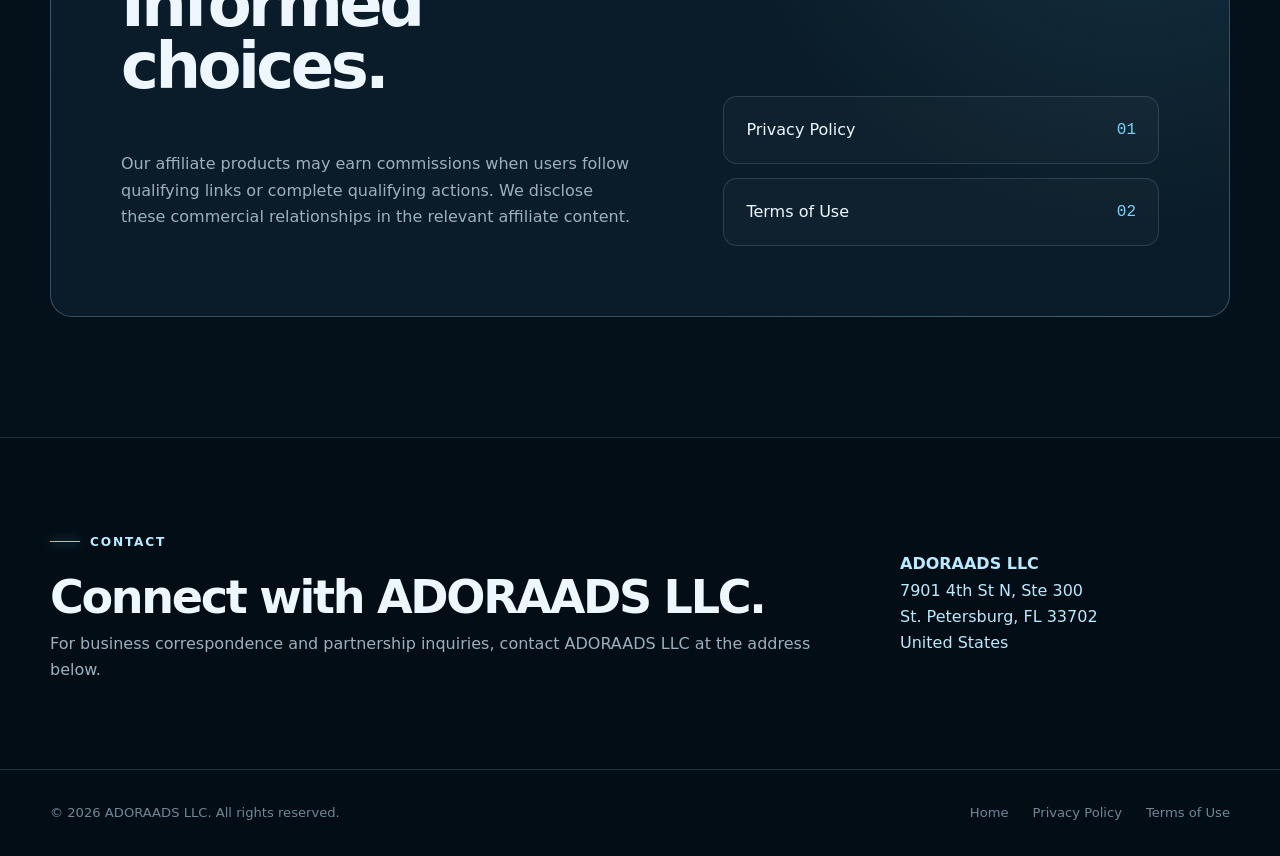
==== commit 94e7b58b: "cdsc" ====
--- a/index.html
+++ b/index.html
@@ -1,9 +1,51 @@
-<!doctype html><html lang="en"><head><meta charset="utf-8"><meta name="viewport" content="width=device-width, initial-scale=1"><title>Mobile Apps & Affiliate Products — ADORAADS LLC</title><meta name="description" content="ADORAADS LLC: mobile applications and affiliate products. A Florida Limited Liability Company. Mobile Apps & Affiliate Products."><meta name="theme-color" content="#04101a"><link rel="icon" href="data:image/svg+xml,%3Csvg xmlns='http://www.w3.org/2000/svg' viewBox='0 0 64 64'%3E%3Crect width='64' height='64' rx='16' fill='%23071722'/%3E%3Cpath d='M12 49L27 15h10l15 34H41l-3-8H26l-3 8zm17-17h6l-3-9z' fill='%2377d4ff'/%3E%3C/svg%3E"><link rel="stylesheet" href="styles.css"><link rel="stylesheet" href="company.css"></head><body><header class="site-header"><div class="nav-wrap"><a class="brand" href="index.html" aria-label="ADORAADS LLC home"><span class="brand-mark" aria-hidden="true"></span><span>ADORAADS <small>LLC</small></span></a><button class="menu-toggle" aria-label="Open menu" aria-controls="navigation" aria-expanded="false"><span></span></button><nav class="nav-links" id="navigation" aria-label="Primary navigation"><a href="index.html">Home</a><a href="index.html#expertise">Expertise</a><a href="index.html#company">Company</a><a href="privacy.html">Privacy</a><a href="terms.html">Terms</a><a class="nav-contact" href="index.html#contact">Contact</a></nav></div></header><main>
-<section class="hero"><img class="hero-image" src="assets/studio-path.png" alt="A luminous blue pathway through a digital landscape" width="1774" height="887"><div class="hero-content"><span class="eyebrow">Florida, USA · Established 2026</span><h1>Mobile experiences.<br><em>Meaningful connections.</em></h1><p class="hero-copy">We build mobile applications and operate affiliate products that connect people with relevant digital experiences, products, and services.</p><div class="hero-actions"><a class="button button-primary" href="#expertise">Explore our expertise</a><a class="button button-ghost" href="#company">Meet ADORAADS</a></div></div><p class="hero-note">Mobile development · Affiliate products · Digital growth</p></section>
-<section class="section capabilities" id="expertise"><div class="container"><div class="section-heading" data-reveal><span class="eyebrow">Our expertise</span><div><h2>Technology built for everyday use.</h2><p>ADORAADS LLC brings product development and digital distribution together. Our focus spans the mobile experience itself and the connections that help people discover relevant offers.</p></div></div><div class="capability-grid">
-<article class="capability" data-reveal><span class="capability-number">01 / MOBILE</span><h3>Mobile applications</h3><p>From product concepts and interface design to development and ongoing improvements, we focus on useful mobile experiences with clear navigation and reliable performance.</p></article><article class="capability" data-reveal><span class="capability-number">02 / AFFILIATE</span><h3>Affiliate products</h3><p>We develop and operate digital products that introduce audiences to third-party offers through affiliate relationships, with clear disclosures of commercial connections.</p></article><article class="capability" data-reveal><span class="capability-number">03 / OPERATIONS</span><h3>Product operations</h3><p>We bring development, content, and product iteration together to support launches, improve usability, and refine how people discover and use our products.</p></article></div></div></section>
-<section class="section manifesto"><div class="container manifesto-grid"><h2 class="manifesto-quote" data-reveal>Better experiences start with <span>clear purpose.</span></h2><div class="manifesto-side" data-reveal><div class="manifesto-rule"></div><p>We approach technology as a practical way to solve problems. Whether developing an app or building an affiliate product, we focus on how people discover, understand, and use it.</p></div></div></section>
-<section class="section process"><div class="container"><div class="section-heading" data-reveal><span class="eyebrow">Our approach</span><div><h2>From concept to continuous improvement.</h2><p>A considered process connects product decisions with the needs of the people using them.</p></div></div><div class="process-list"><article class="process-step" data-reveal><strong>01</strong><h3>Understand the need</h3><p>Define the audience, the problem, and the role a mobile or affiliate product can play.</p></article><article class="process-step" data-reveal><strong>02</strong><h3>Design and develop</h3><p>Shape the experience and build its core functionality with attention to usability and performance.</p></article><article class="process-step" data-reveal><strong>03</strong><h3>Launch and connect</h3><p>Prepare the product for release and connect relevant content and offers with its audience.</p></article><article class="process-step" data-reveal><strong>04</strong><h3>Refine the experience</h3><p>Use product feedback and appropriate performance insights to guide improvements over time.</p></article></div></div></section>
-<section class="section company-section" id="company"><div class="container"><div class="section-heading" data-reveal><span class="eyebrow">Company profile</span><div><h2>A Florida company.<br>A digital focus.</h2><p>ADORAADS LLC is a Florida Limited Liability Company formed on January 29, 2026. Our business focuses on mobile applications and affiliate products.</p></div></div><dl class="company-grid"><div><dt>Legal name</dt><dd>ADORAADS LLC</dd></div><div><dt>Entity type</dt><dd>Florida Limited Liability Company</dd></div><div><dt>State of registration</dt><dd>Florida, USA</dd></div><div><dt>Date of formation</dt><dd>January 29, 2026</dd></div><div><dt>Owner</dt><dd>JOSE EMIGDIO GARCIA VERGARA</dd></div><div><dt>Business address</dt><dd>7901 4th St N, Ste 300, St. Petersburg, FL 33702, USA</dd></div></dl></div></section>
-<section class="section"><div class="container"><div class="trust-panel" data-reveal><div><span class="eyebrow">Transparency matters</span><h2>Clear relationships. Informed choices.</h2><p>Our affiliate products may earn commissions when users follow qualifying links or complete qualifying actions. Relevant disclosures accompany affiliate content. This company website currently contains no affiliate offers.</p></div><div class="trust-links"><a class="trust-link" href="privacy.html"><span>Privacy Policy</span><span>01</span></a><a class="trust-link" href="terms.html"><span>Terms of Use</span><span>02</span></a></div></div></div></section>
-<section class="contact-strip" id="contact"><div class="container contact-inner"><div><span class="eyebrow">Business correspondence</span><h2>Connect with ADORAADS LLC.</h2><p>For company, privacy, or terms inquiries, write to our business address.</p></div><address><strong>ADORAADS LLC</strong><br>7901 4th St N, Ste 300<br>St. Petersburg, FL 33702<br>United States</address></div></section></main><footer class="site-footer"><div class="container footer-inner"><span>© <span data-year>2026</span> ADORAADS LLC. All rights reserved.</span><div class="footer-links"><a href="index.html">Home</a><a href="privacy.html">Privacy Policy</a><a href="terms.html">Terms of Use</a></div></div></footer><script src="script.js"></script></body></html>
+<!doctype html><html lang="en">
+<head><meta charset="utf-8"><meta name="viewport" content="width=device-width, initial-scale=1"><title>Mobile Apps & Affiliate Products — ADORAADS LLC</title><meta name="description" content="ADORAADS LLC is a Florida technology company specializing in mobile application development and affiliate product operations."><meta name="theme-color" content="#04101a"><link rel="icon" href="data:image/svg+xml,%3Csvg xmlns='http://www.w3.org/2000/svg' viewBox='0 0 64 64'%3E%3Crect width='64' height='64' rx='16' fill='%23071722'/%3E%3Cpath d='M12 49L27 15h10l15 34H41l-3-8H26l-3 8zm17-17h6l-3-9z' fill='%2377d4ff'/%3E%3C/svg%3E"><link rel="stylesheet" href="styles.css"><link rel="stylesheet" href="company.css"></head>
+<body>
+<header class="site-header"><div class="nav-wrap"><a class="brand" href="index.html" aria-label="ADORAADS LLC home"><span class="brand-mark" aria-hidden="true"></span><span>ADORAADS <small>LLC</small></span></a><button class="menu-toggle" aria-label="Open menu" aria-controls="navigation" aria-expanded="false"><span></span></button>
+<nav class="nav-links" id="navigation" aria-label="Primary navigation"><a href="index.html">Home</a><a href="index.html#expertise">Expertise</a><a href="index.html#company">Company</a><a href="privacy.html">Privacy</a><a href="terms.html">Terms</a><a class="nav-contact" href="index.html#contact">Contact</a></nav></div></header>
+<main>
+<section class="hero"><img class="hero-image" src="assets/studio-path.png" alt="A luminous blue pathway through a digital landscape" width="1774" height="887"><div class="hero-content"><span class="eyebrow">Florida, USA · Established 2026</span>
+<h1>Mobile technology.<br><em>Connected commerce.</em></h1>
+<p class="hero-copy">We build mobile applications and operate affiliate products that connect people with relevant digital experiences, products, and services.</p><div class="hero-actions"><a class="button button-primary" href="#expertise">Explore our expertise</a><a class="button button-ghost" href="#company">Meet ADORAADS</a></div></div>
+<p class="hero-note">Mobile development · Affiliate products · Digital growth</p></section>
+<section class="section capabilities" id="expertise"><div class="container"><div class="section-heading" data-reveal><span class="eyebrow">Our expertise</span><div>
+<h2>Mobile products. Affiliate businesses.</h2>
+<p>ADORAADS LLC develops mobile applications and operates affiliate products. We bring software development, user experience, and digital distribution together to build and manage our products.</p></div></div><div class="capability-grid">
+<article class="capability" data-reveal><span class="capability-number">01 / MOBILE</span>
+<h3>Mobile applications</h3>
+<p>From product concepts and interface design to development and ongoing improvements, we focus on useful mobile experiences with clear navigation and reliable performance.</p></article>
+<article class="capability" data-reveal><span class="capability-number">02 / AFFILIATE</span>
+<h3>Affiliate products</h3>
+<p>We develop and operate digital products that introduce audiences to third-party offers through affiliate relationships, with clear disclosures of commercial connections.</p></article>
+<article class="capability" data-reveal><span class="capability-number">03 / OPERATIONS</span>
+<h3>Product operations</h3>
+<p>We bring development, content, and product iteration together to support launches, improve usability, and refine how people discover and use our products.</p></article></div></div></section>
+<section class="section manifesto"><div class="container manifesto-grid">
+<h2 class="manifesto-quote" data-reveal>Better experiences start with <span>clear purpose.</span></h2><div class="manifesto-side" data-reveal><div class="manifesto-rule"></div>
+<p>We approach technology as a practical way to solve problems. Whether developing an app or building an affiliate product, we focus on how people discover, understand, and use it.</p></div></div></section>
+<section class="section process"><div class="container"><div class="section-heading" data-reveal><span class="eyebrow">Our approach</span><div>
+<h2>From concept to continuous improvement.</h2>
+<p>Our work covers product planning, design, development, launch, and ongoing operations.</p></div></div><div class="process-list">
+<article class="process-step" data-reveal><strong>01</strong>
+<h3>Understand the need</h3>
+<p>We identify user needs, define product requirements, and set a clear development direction.</p></article>
+<article class="process-step" data-reveal><strong>02</strong>
+<h3>Design and develop</h3>
+<p>We design interfaces and develop functionality with attention to usability and performance.</p></article>
+<article class="process-step" data-reveal><strong>03</strong>
+<h3>Launch and connect</h3>
+<p>We manage product releases and connect audiences with relevant content and offers.</p></article>
+<article class="process-step" data-reveal><strong>04</strong>
+<h3>Refine the experience</h3>
+<p>We refine our products through user feedback, maintenance, and ongoing improvements.</p></article></div></div></section>
+<section class="section company-section" id="company"><div class="container"><div class="section-heading" data-reveal><span class="eyebrow">Company profile</span><div>
+<h2>A Florida company.<br>A digital focus.</h2>
+<p>ADORAADS LLC is a Florida Limited Liability Company formed on January 29, 2026. Our business focuses on mobile applications and affiliate products.</p></div></div><dl class="company-grid"><div><dt>Legal name</dt><dd>ADORAADS LLC</dd></div><div><dt>Entity type</dt><dd>Florida Limited Liability Company</dd></div><div><dt>State of registration</dt><dd>Florida, USA</dd></div><div><dt>Date of formation</dt><dd>January 29, 2026</dd></div><div><dt>Owner</dt><dd>JOSE EMIGDIO GARCIA VERGARA</dd></div><div><dt>Business address</dt><dd>7901 4th St N, Ste 300, St. Petersburg, FL 33702, USA</dd></div></dl></div></section>
+<section class="section"><div class="container"><div class="trust-panel" data-reveal><div><span class="eyebrow">Transparency matters</span>
+<h2>Clear relationships. Informed choices.</h2>
+<p>Our affiliate products may earn commissions when users follow qualifying links or complete qualifying actions. We disclose these commercial relationships in the relevant affiliate content.</p></div><div class="trust-links"><a class="trust-link" href="privacy.html"><span>Privacy Policy</span><span>01</span></a><a class="trust-link" href="terms.html"><span>Terms of Use</span><span>02</span></a></div></div></div></section>
+<section class="contact-strip" id="contact"><div class="container contact-inner"><div><span class="eyebrow">Contact</span>
+<h2>Connect with ADORAADS LLC.</h2>
+<p>For business correspondence and partnership inquiries, contact ADORAADS LLC at the address below.</p></div>
+<address><strong>ADORAADS LLC</strong><br>7901 4th St N, Ste 300<br>St. Petersburg, FL 33702<br>United States</address></div></section></main>
+<footer class="site-footer"><div class="container footer-inner"><span>© <span data-year>2026</span> ADORAADS LLC. All rights reserved.</span><div class="footer-links"><a href="index.html">Home</a><a href="privacy.html">Privacy Policy</a><a href="terms.html">Terms of Use</a></div></div></footer><script src="script.js"></script></body></html>
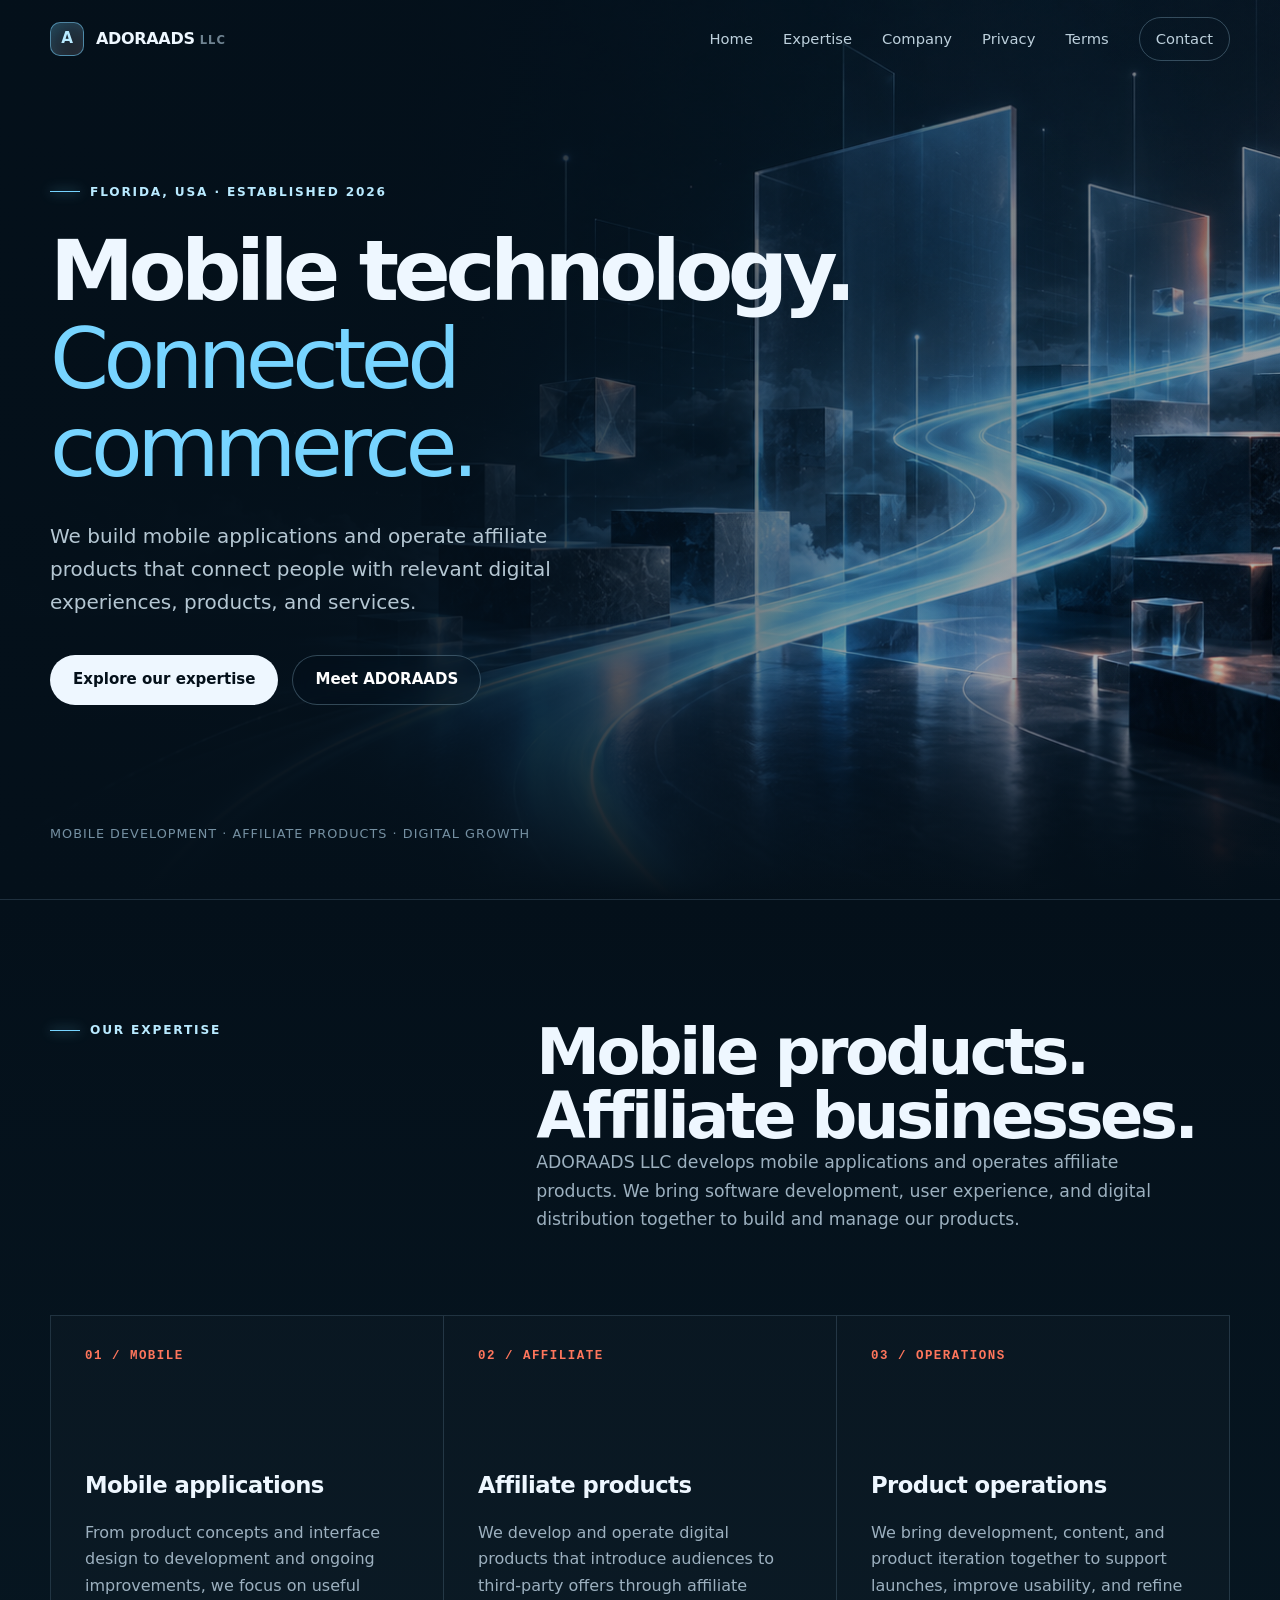
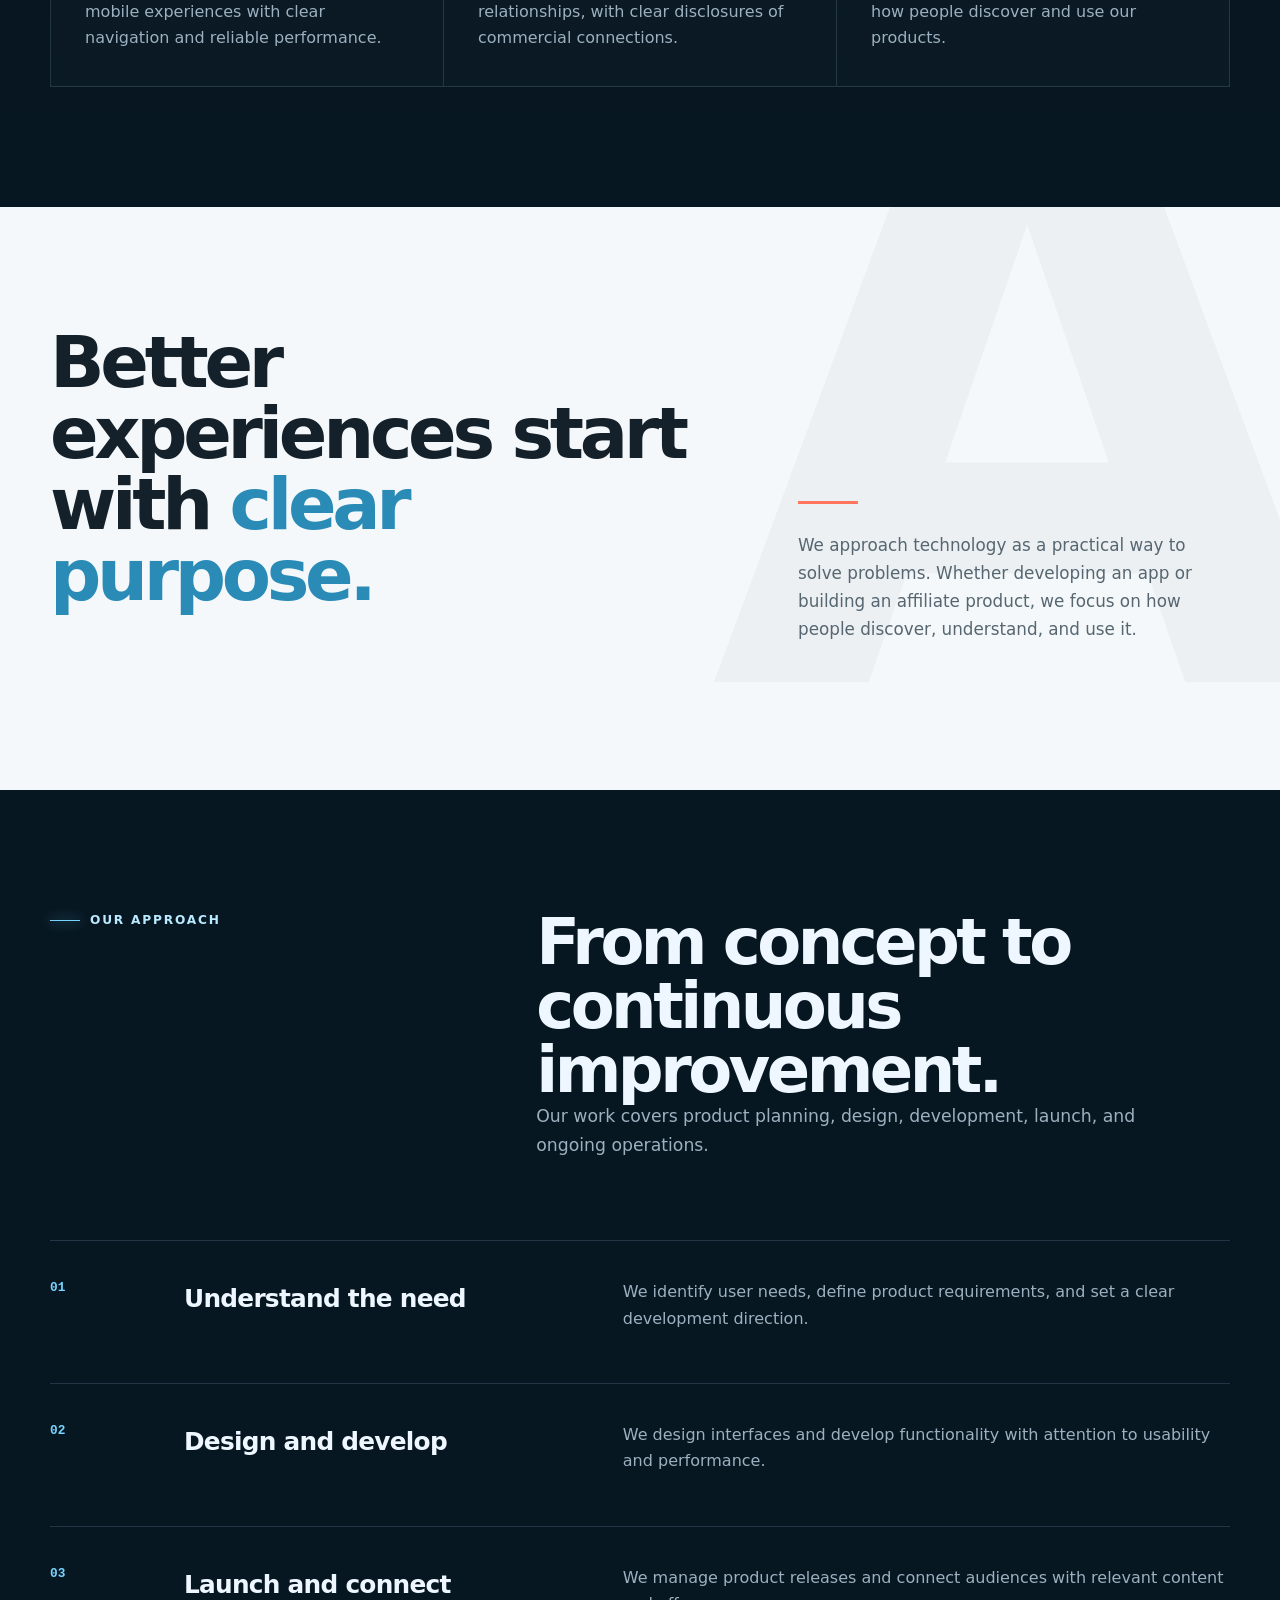
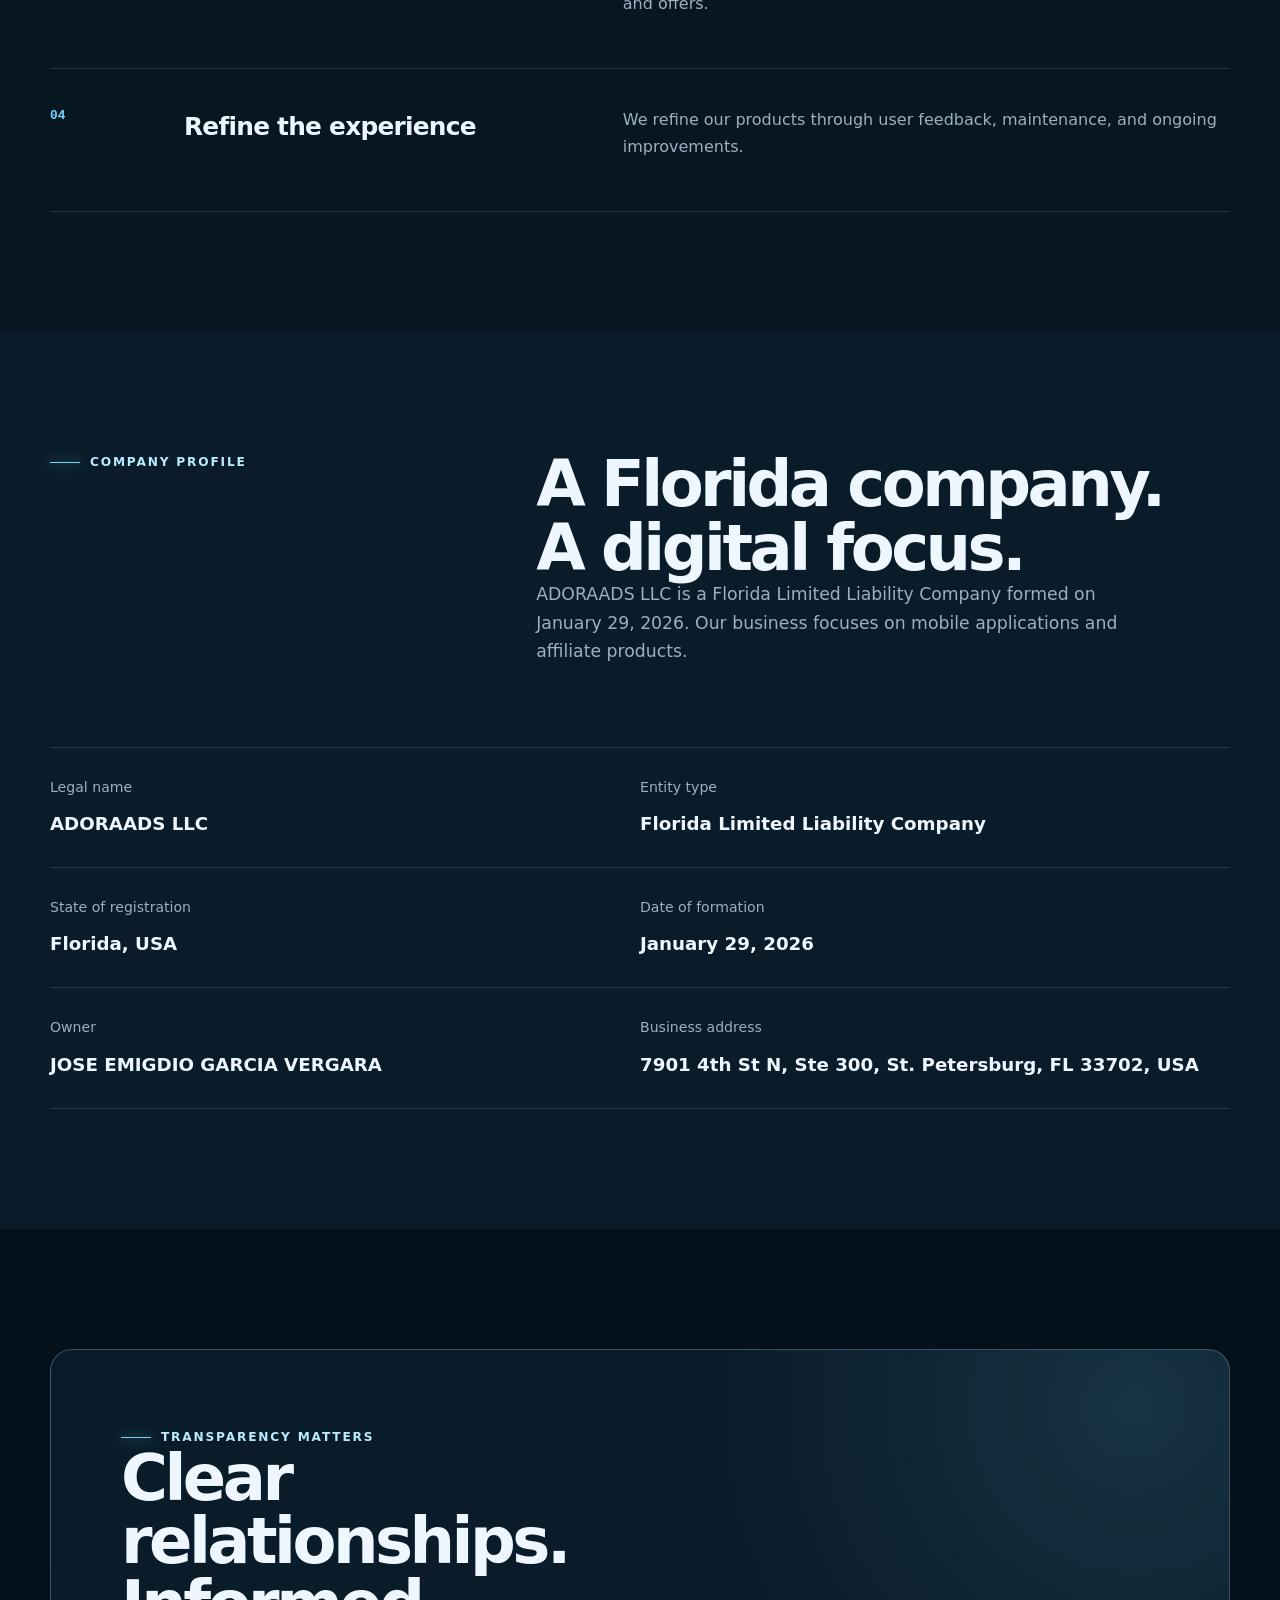
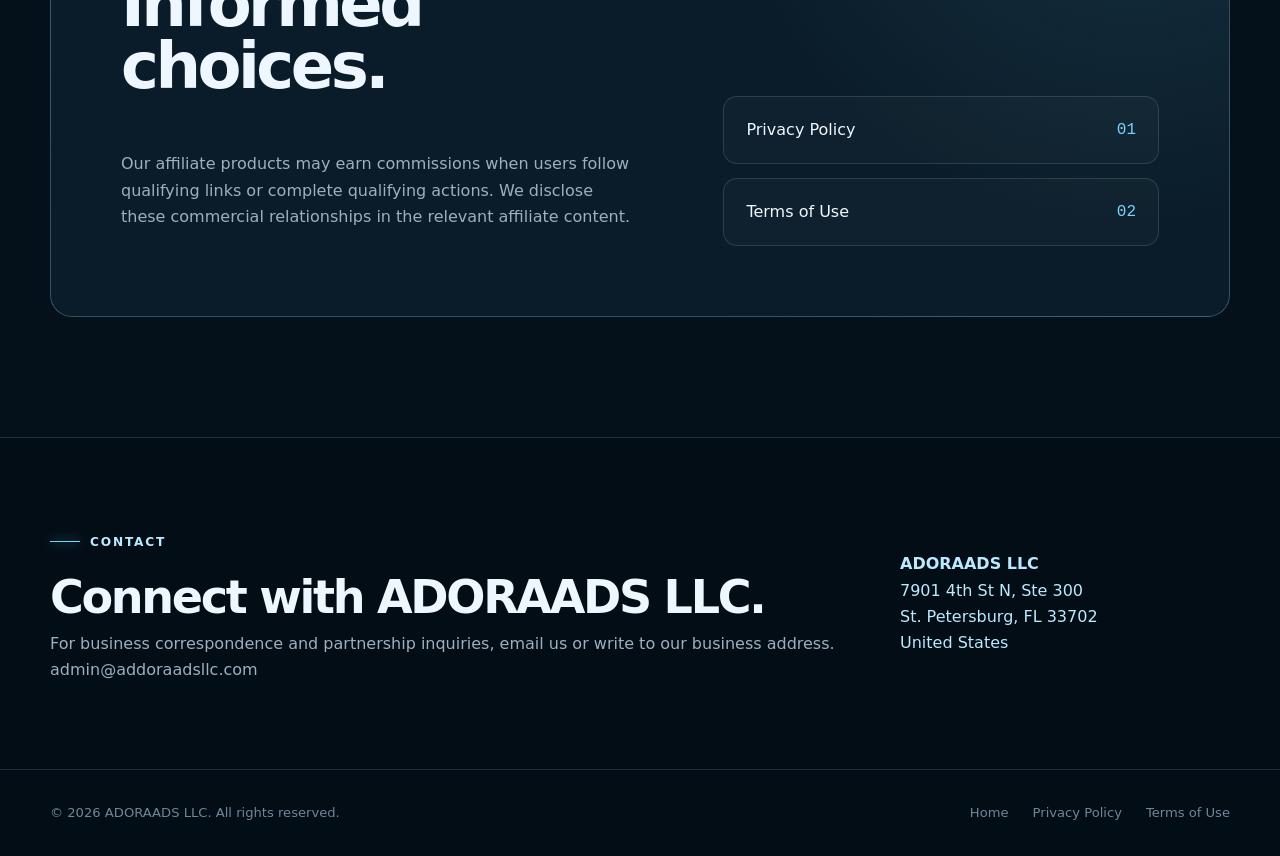
==== commit 9f6d15fb: "csdc" ====
--- a/index.html
+++ b/index.html
@@ -46,6 +46,6 @@
 <p>Our affiliate products may earn commissions when users follow qualifying links or complete qualifying actions. We disclose these commercial relationships in the relevant affiliate content.</p></div><div class="trust-links"><a class="trust-link" href="privacy.html"><span>Privacy Policy</span><span>01</span></a><a class="trust-link" href="terms.html"><span>Terms of Use</span><span>02</span></a></div></div></div></section>
 <section class="contact-strip" id="contact"><div class="container contact-inner"><div><span class="eyebrow">Contact</span>
 <h2>Connect with ADORAADS LLC.</h2>
-<p>For business correspondence and partnership inquiries, contact ADORAADS LLC at the address below.</p></div>
+<p>For business correspondence and partnership inquiries, email us or write to our business address.</p><p><a href="mailto:admin@addoraadsllc.com">admin@addoraadsllc.com</a></p></div>
 <address><strong>ADORAADS LLC</strong><br>7901 4th St N, Ste 300<br>St. Petersburg, FL 33702<br>United States</address></div></section></main>
 <footer class="site-footer"><div class="container footer-inner"><span>© <span data-year>2026</span> ADORAADS LLC. All rights reserved.</span><div class="footer-links"><a href="index.html">Home</a><a href="privacy.html">Privacy Policy</a><a href="terms.html">Terms of Use</a></div></div></footer><script src="script.js"></script></body></html>
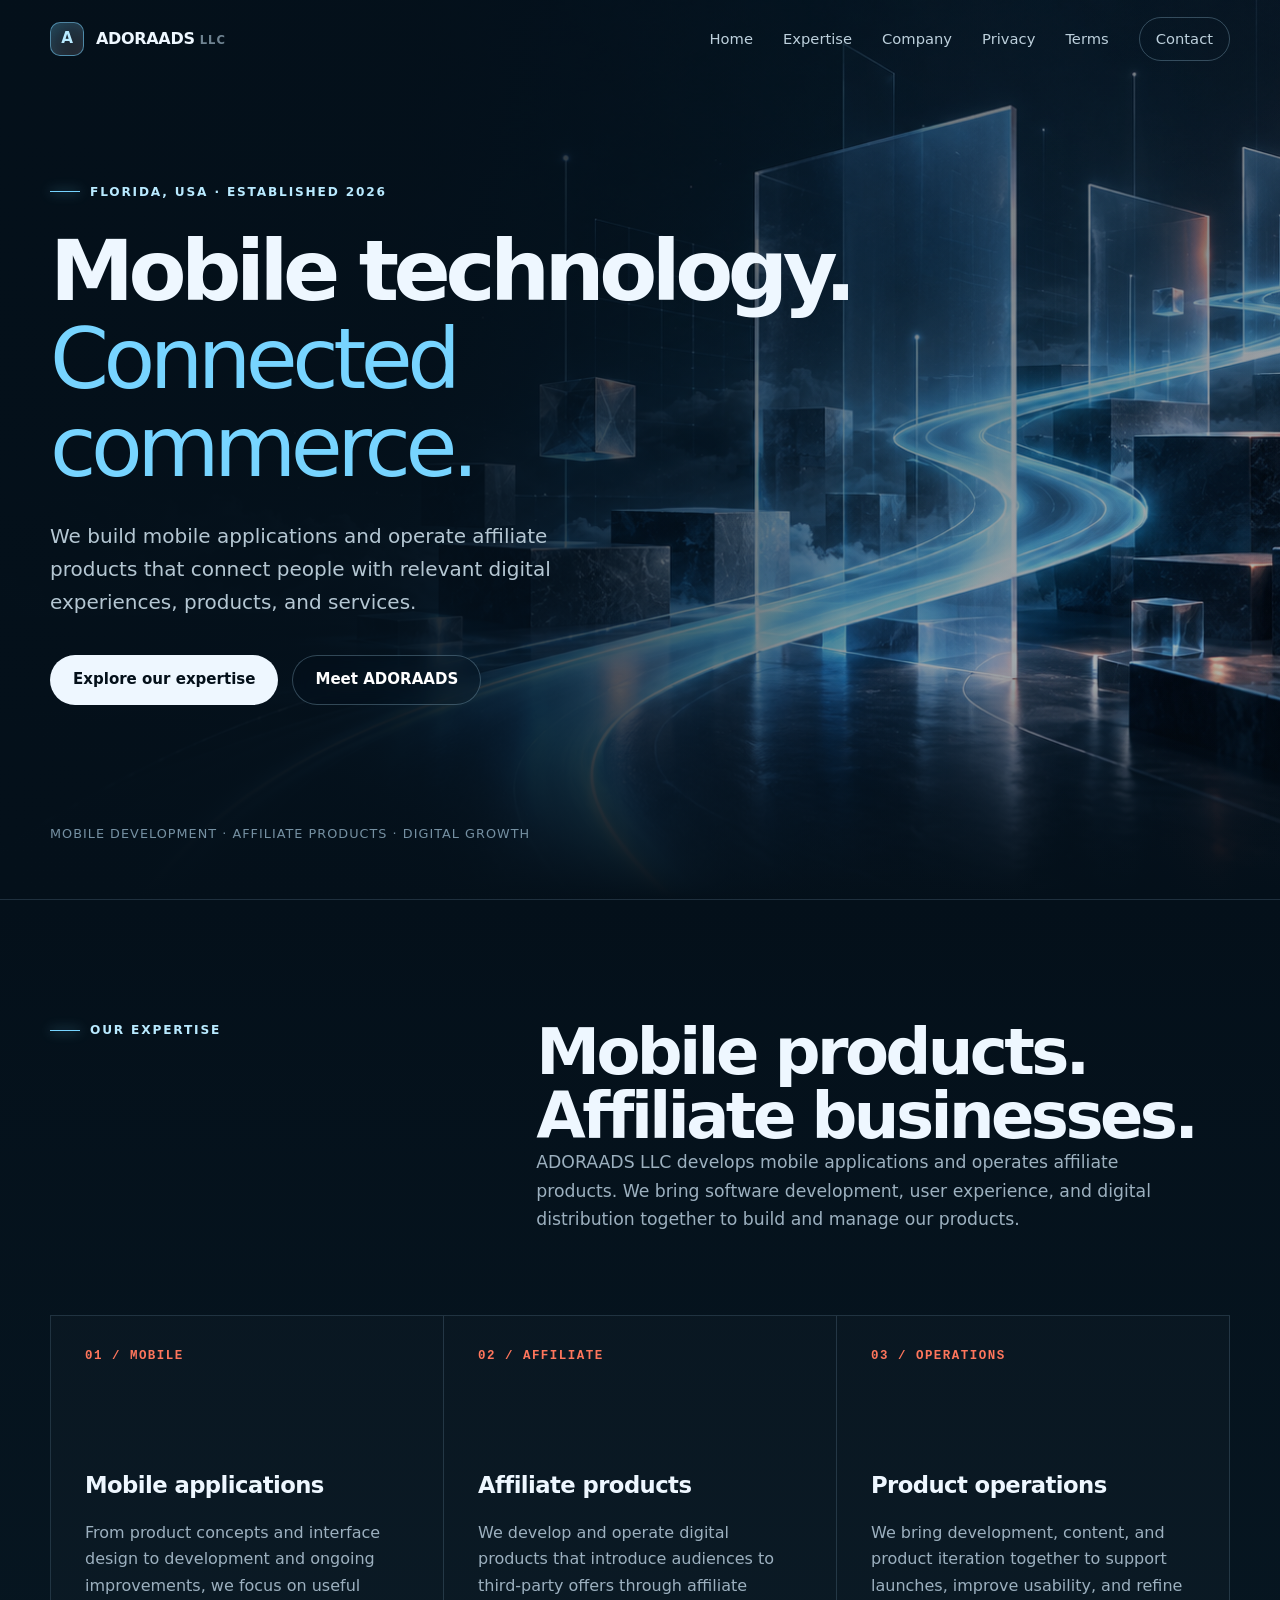
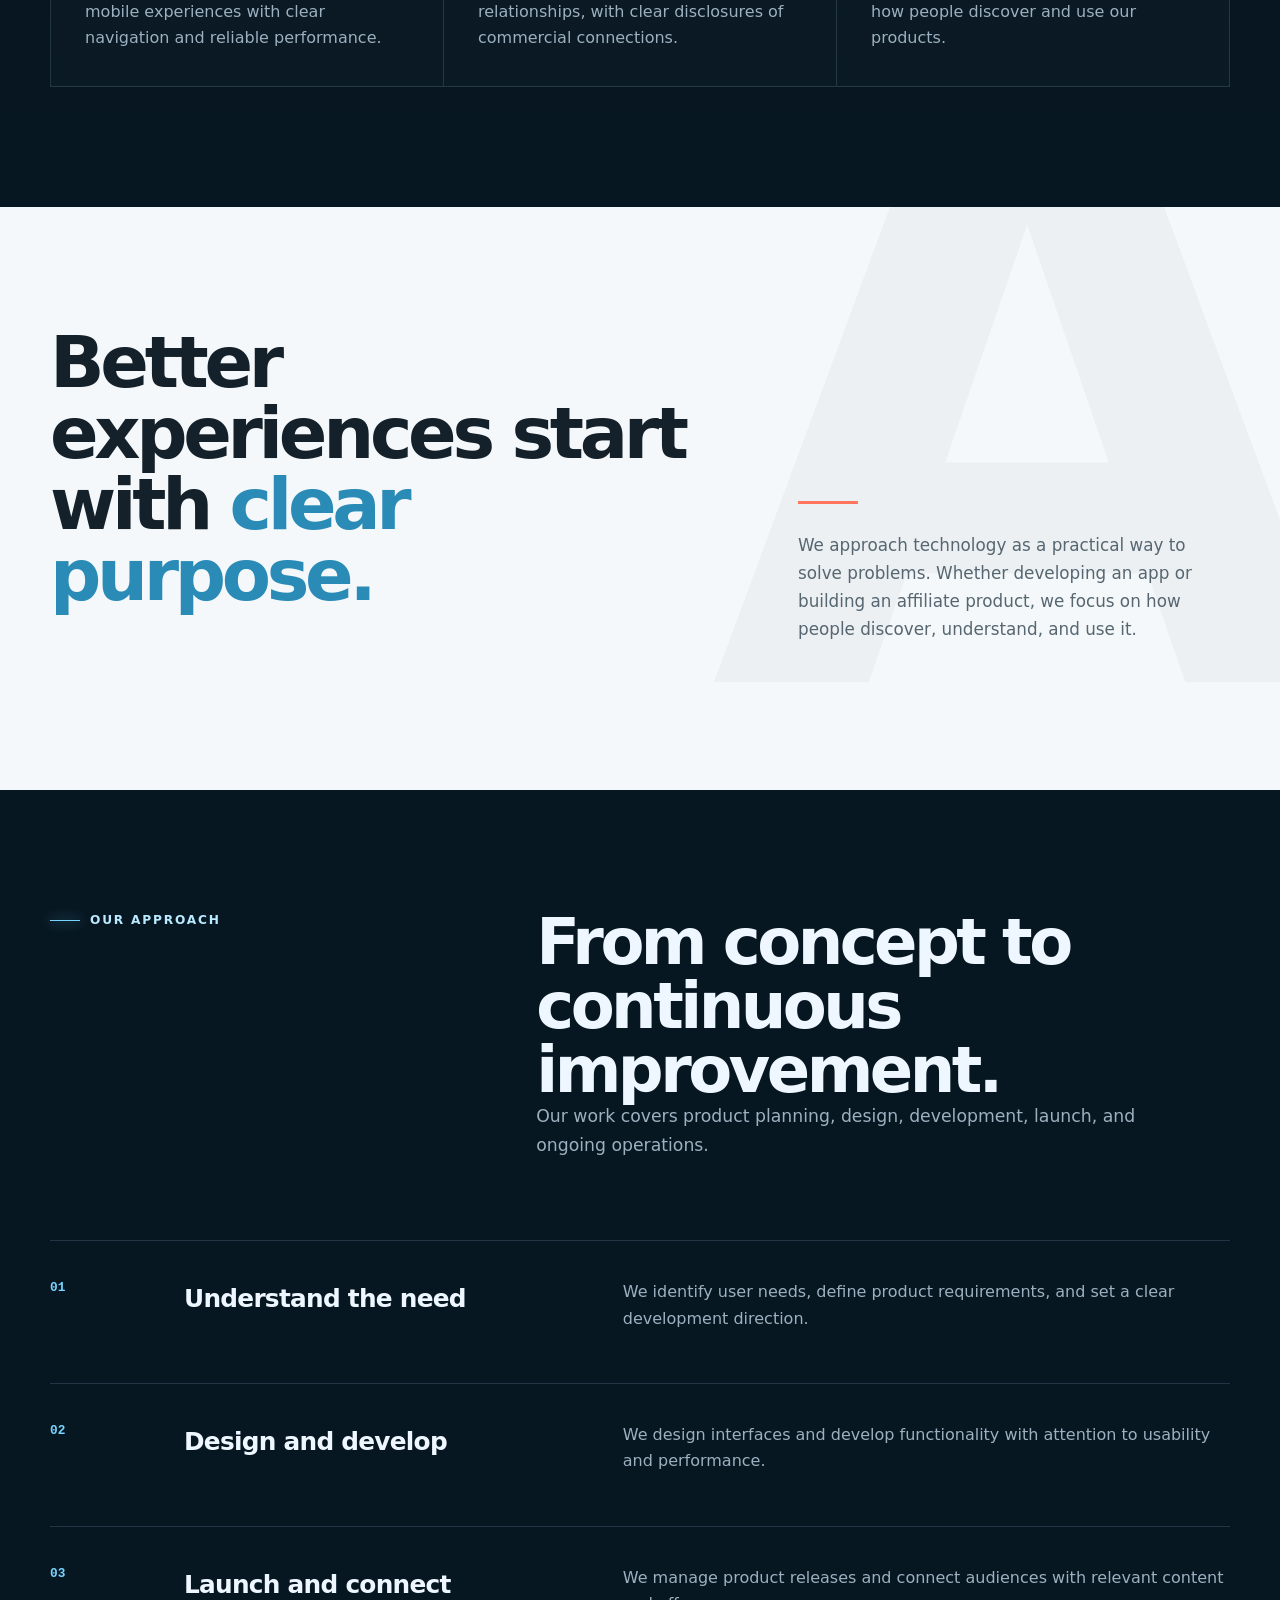
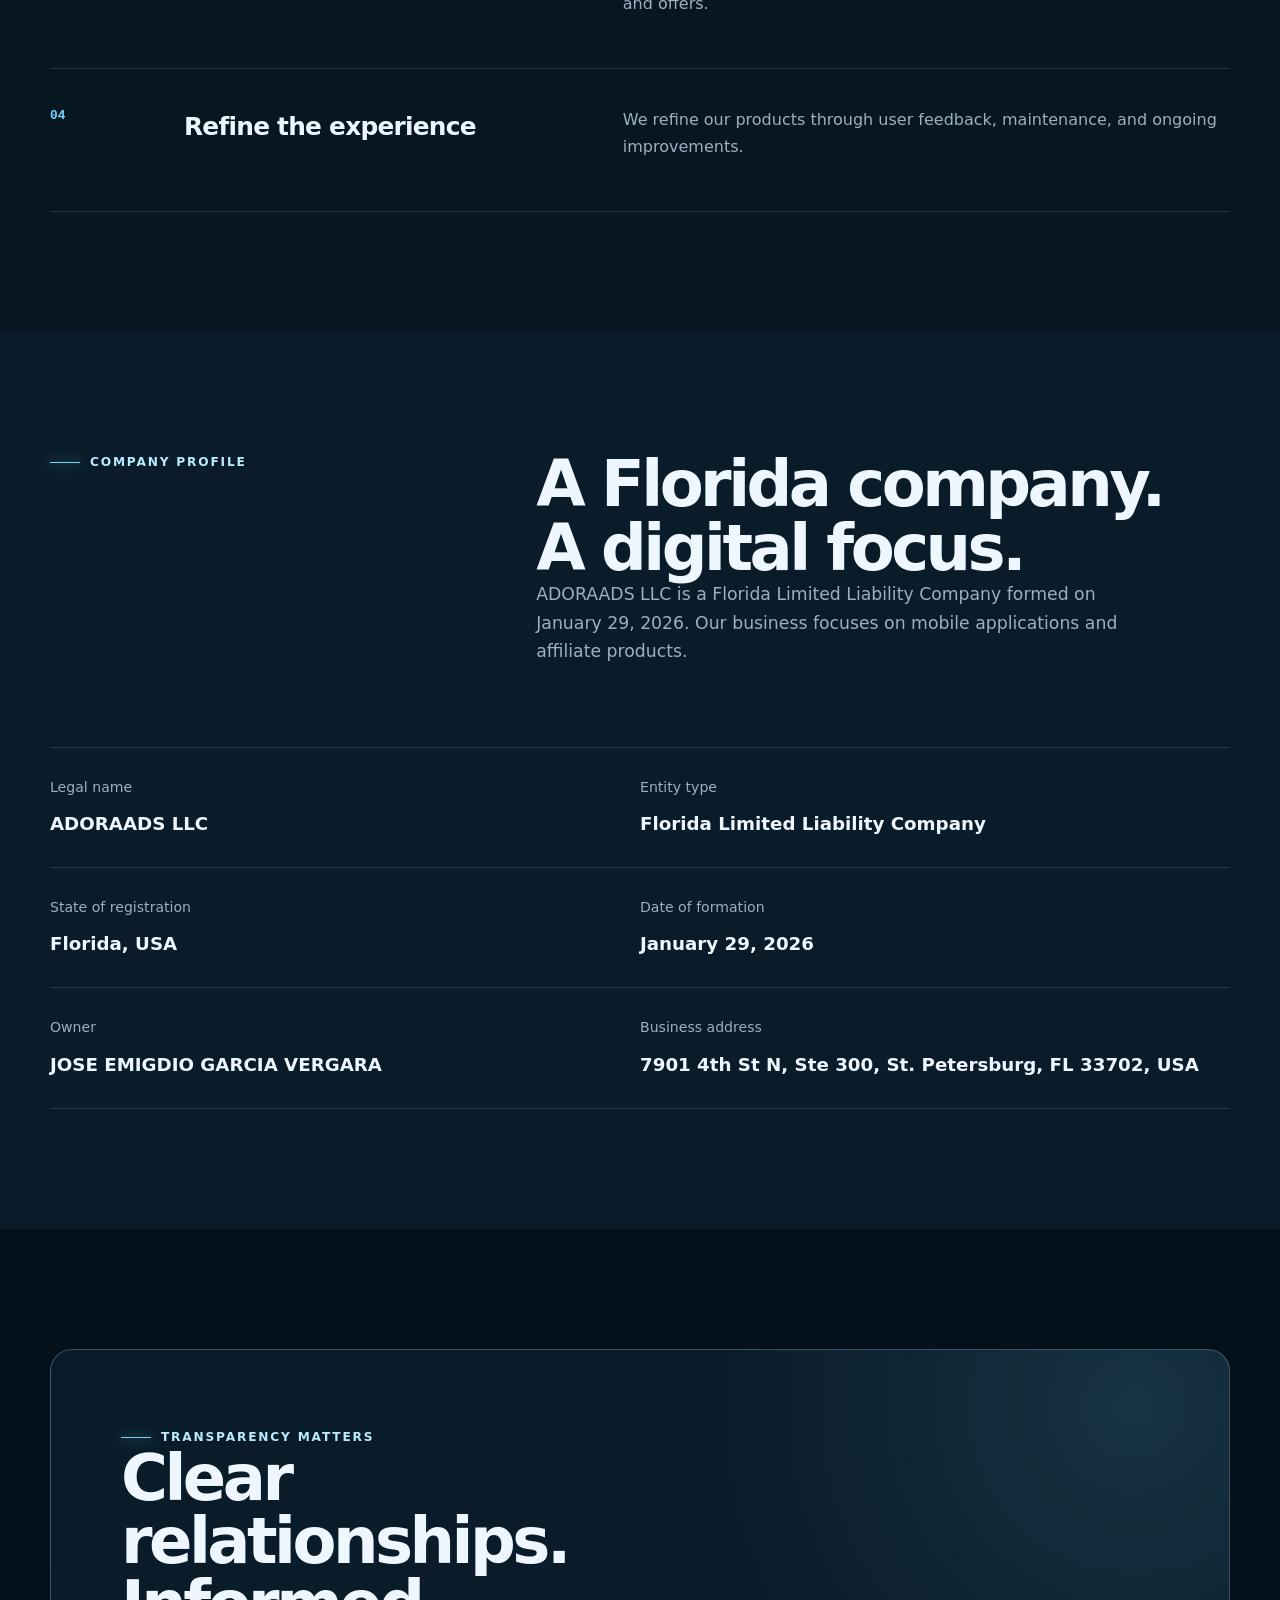
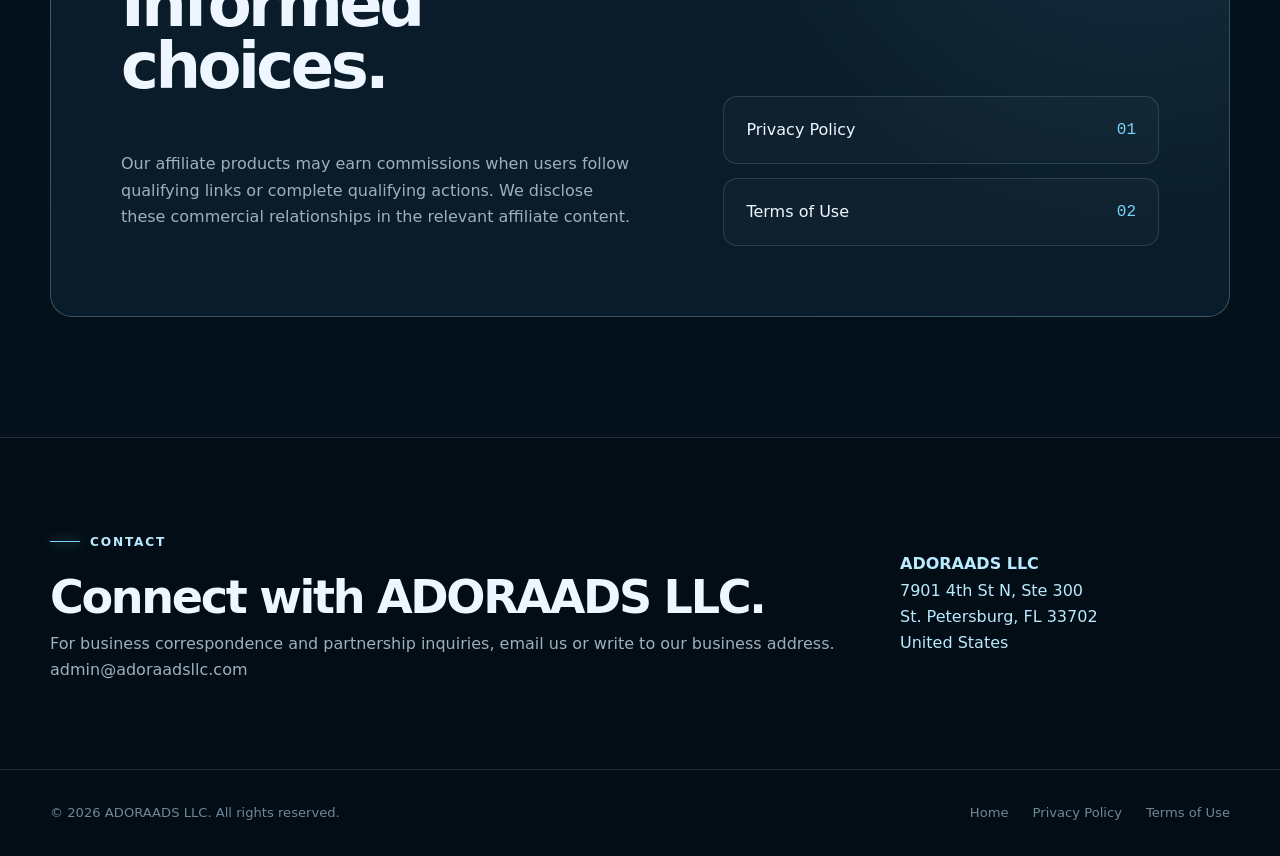
==== commit 83802b9c: "csdc" ====
--- a/index.html
+++ b/index.html
@@ -46,6 +46,6 @@
 <p>Our affiliate products may earn commissions when users follow qualifying links or complete qualifying actions. We disclose these commercial relationships in the relevant affiliate content.</p></div><div class="trust-links"><a class="trust-link" href="privacy.html"><span>Privacy Policy</span><span>01</span></a><a class="trust-link" href="terms.html"><span>Terms of Use</span><span>02</span></a></div></div></div></section>
 <section class="contact-strip" id="contact"><div class="container contact-inner"><div><span class="eyebrow">Contact</span>
 <h2>Connect with ADORAADS LLC.</h2>
-<p>For business correspondence and partnership inquiries, email us or write to our business address.</p><p><a href="mailto:admin@addoraadsllc.com">admin@addoraadsllc.com</a></p></div>
+<p>For business correspondence and partnership inquiries, email us or write to our business address.</p><p><a href="mailto:admin@adoraadsllc.com">admin@adoraadsllc.com</a></p></div>
 <address><strong>ADORAADS LLC</strong><br>7901 4th St N, Ste 300<br>St. Petersburg, FL 33702<br>United States</address></div></section></main>
 <footer class="site-footer"><div class="container footer-inner"><span>© <span data-year>2026</span> ADORAADS LLC. All rights reserved.</span><div class="footer-links"><a href="index.html">Home</a><a href="privacy.html">Privacy Policy</a><a href="terms.html">Terms of Use</a></div></div></footer><script src="script.js"></script></body></html>
